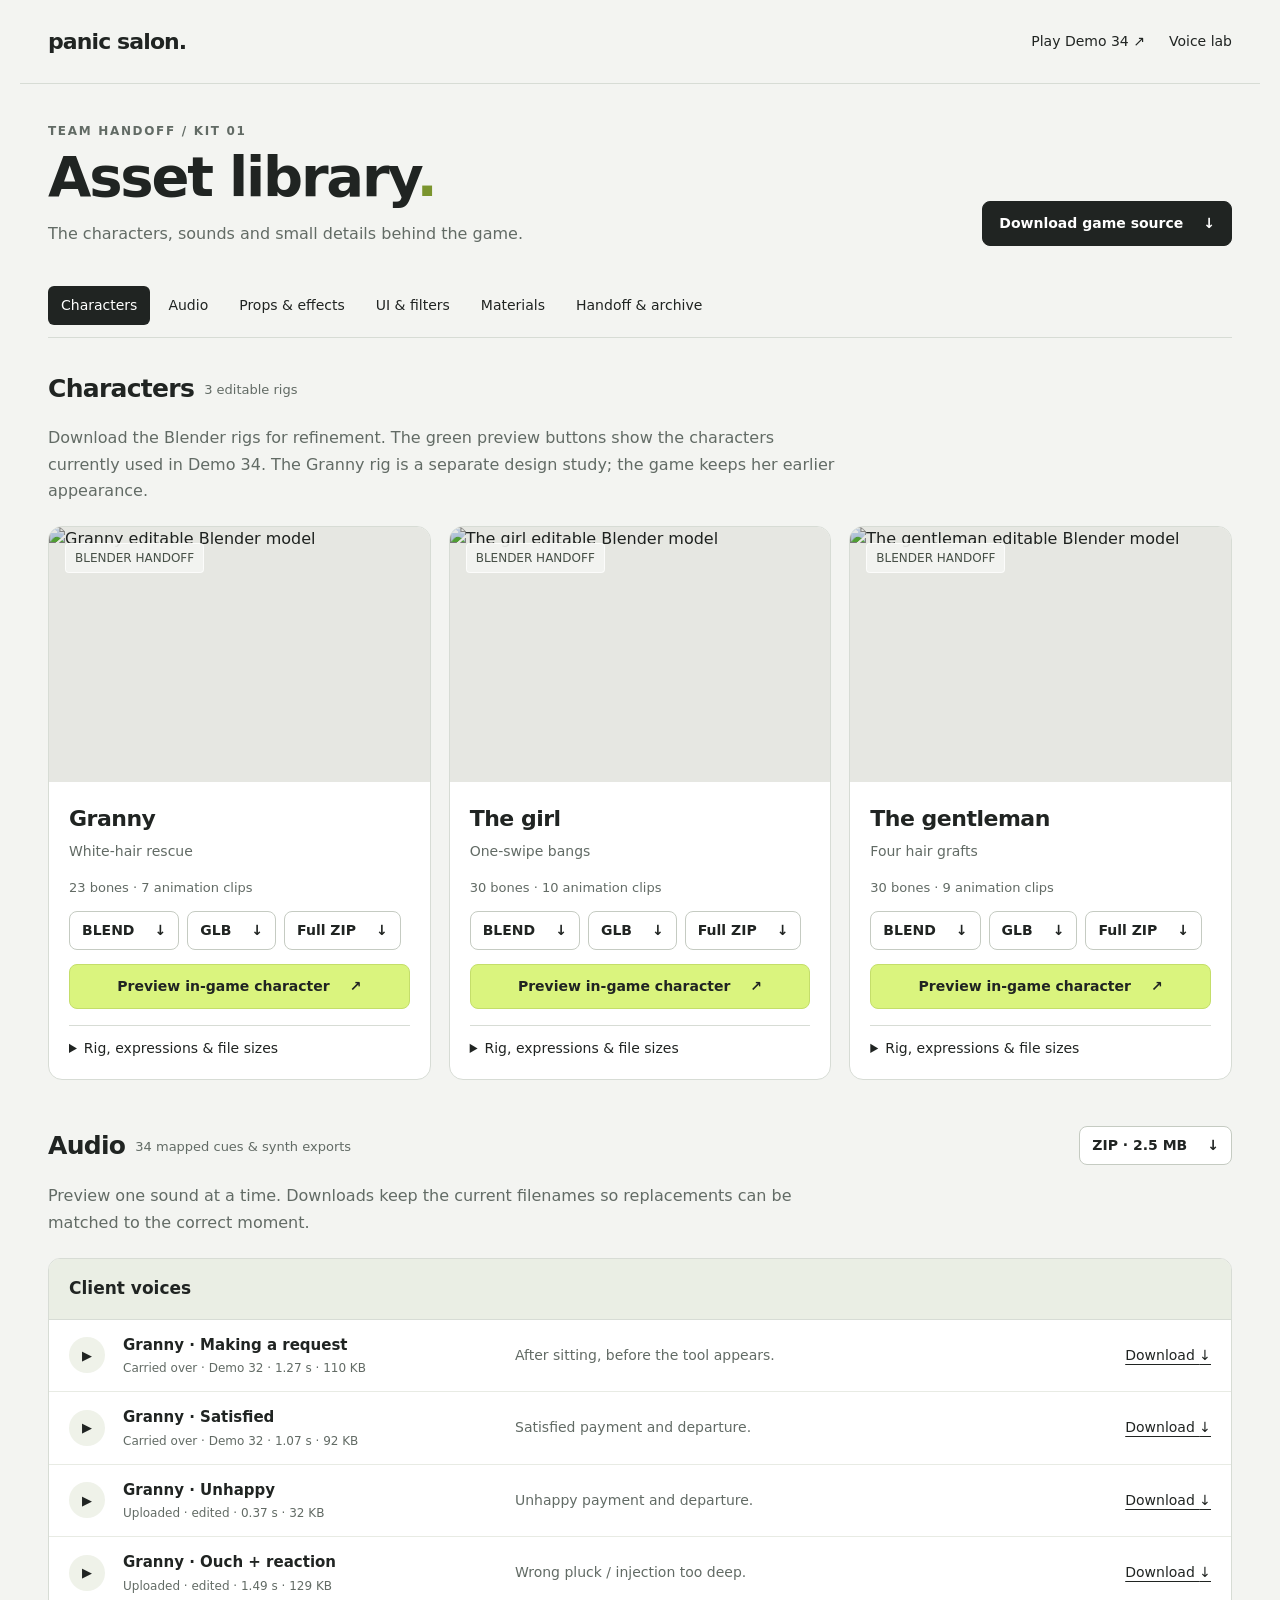
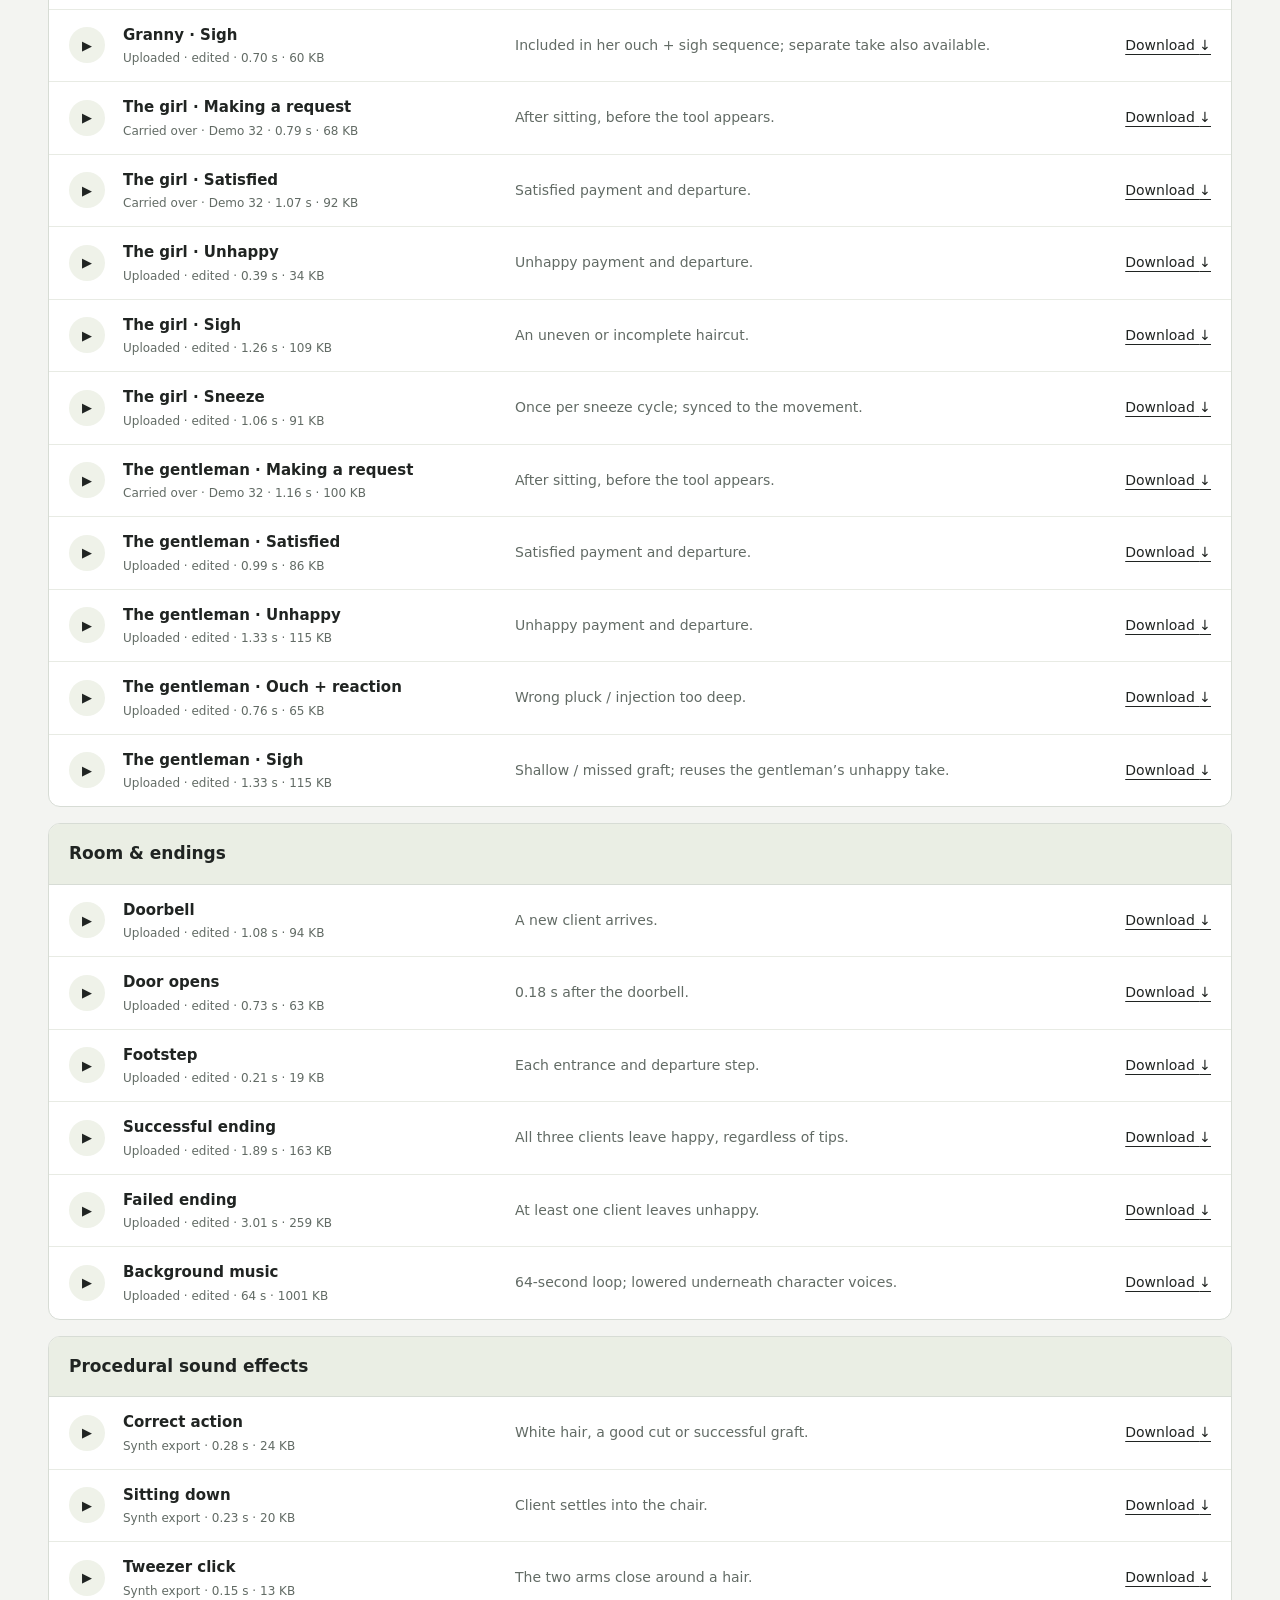
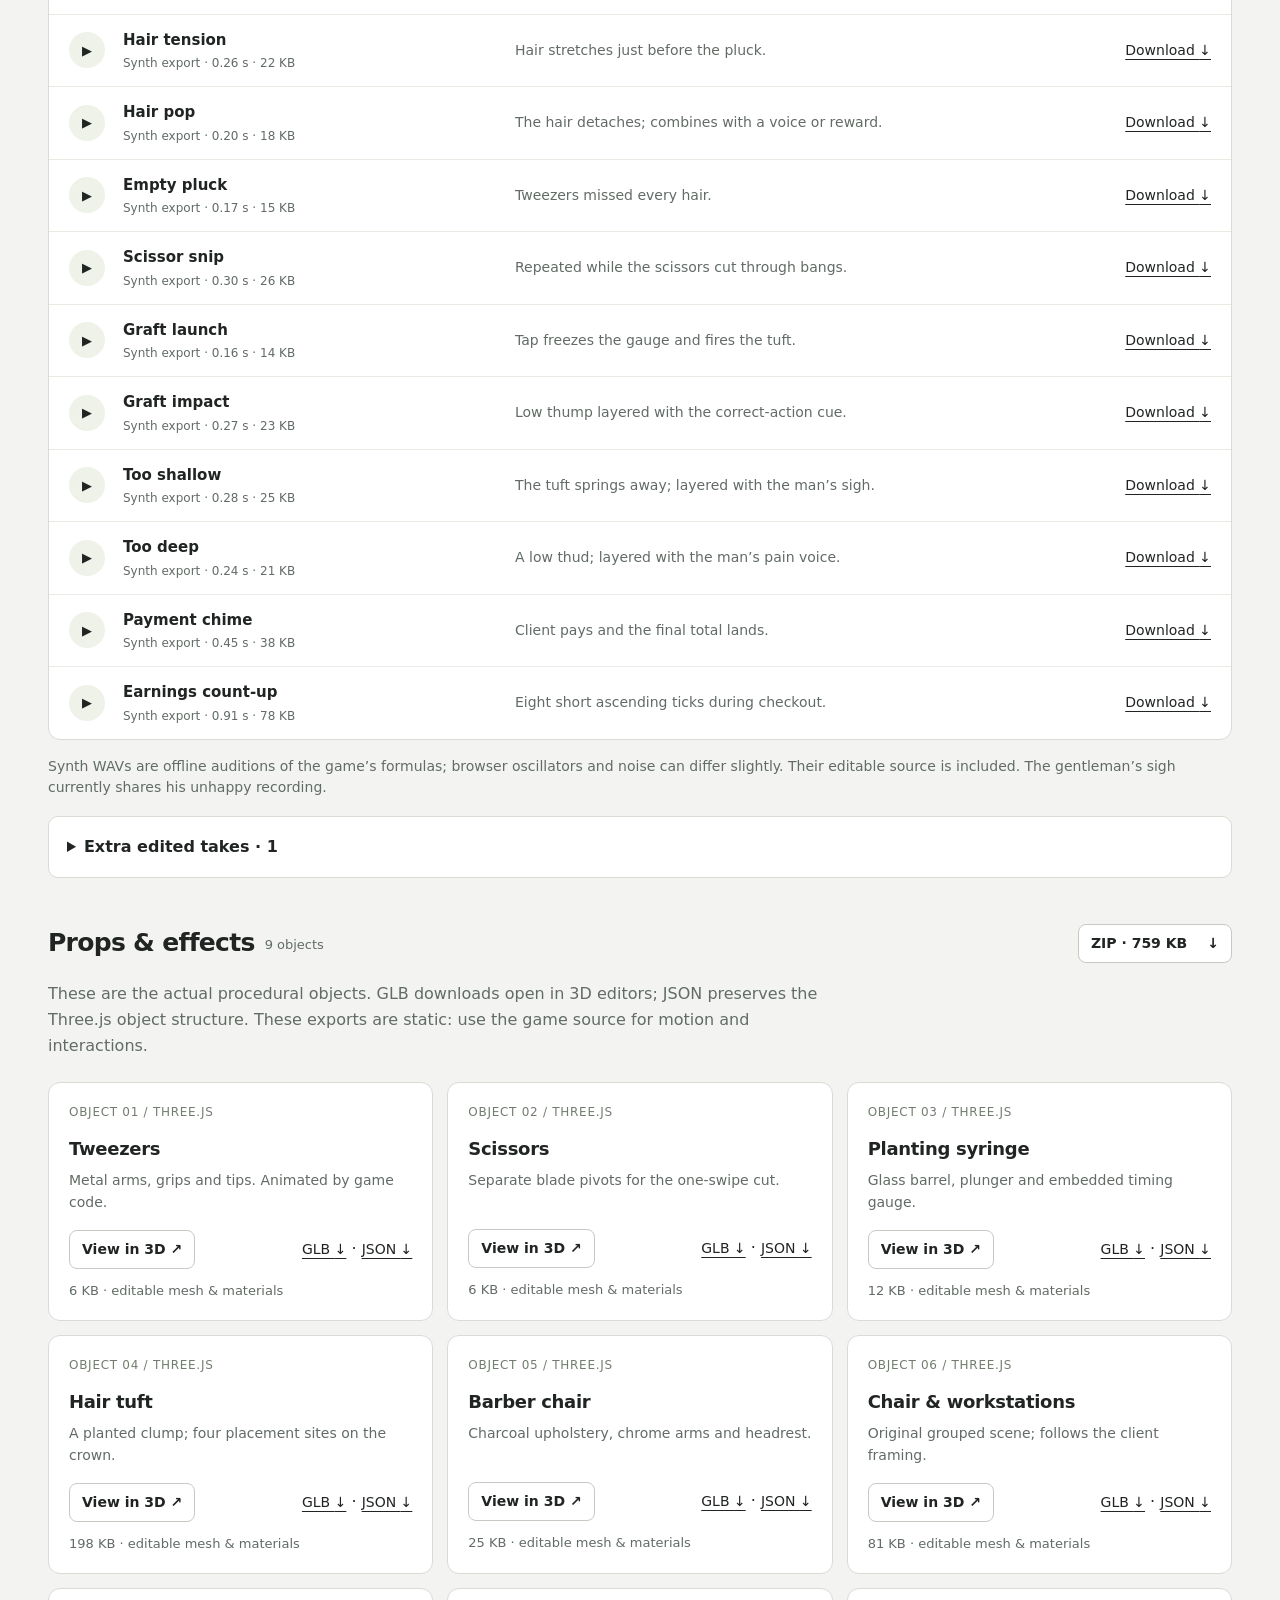
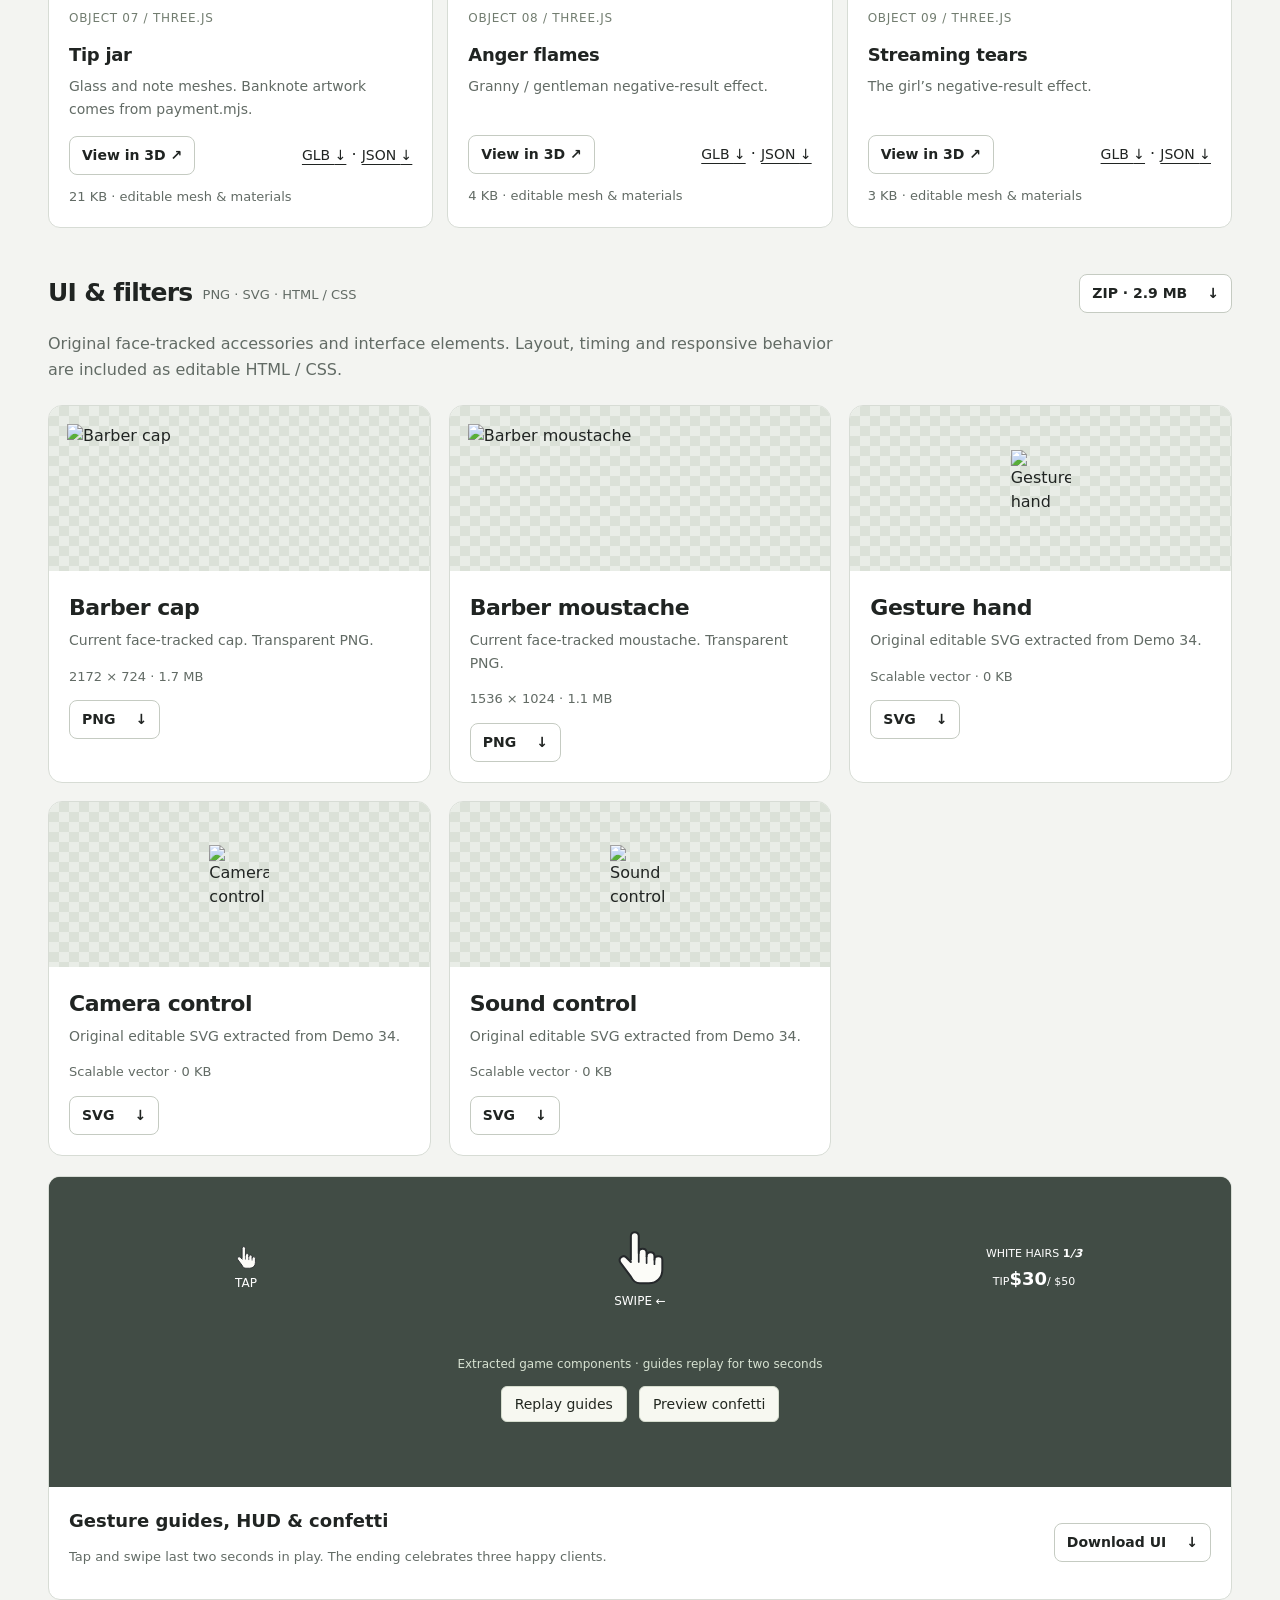
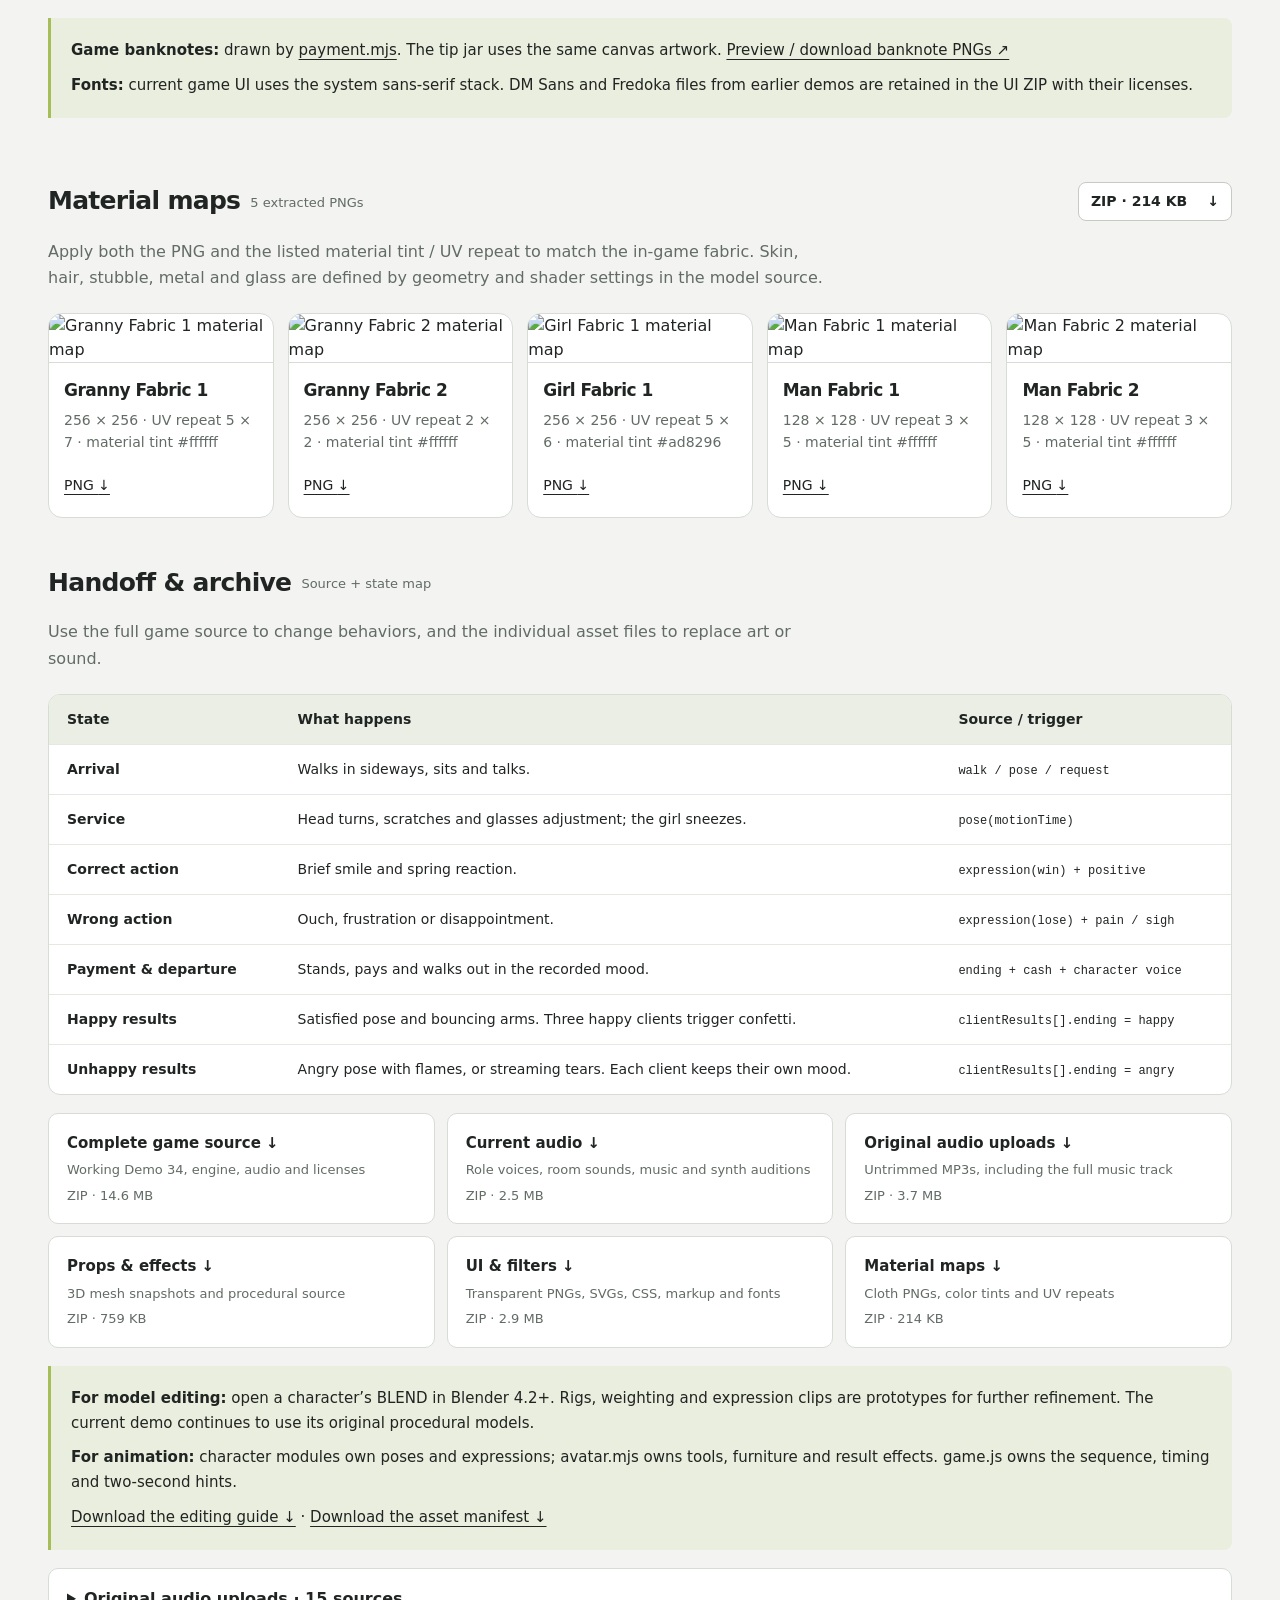
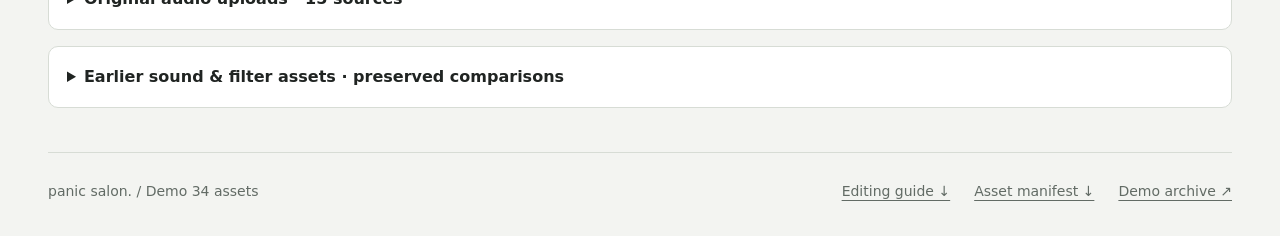
==== docs/asset-library/index.html @ 68e97138 "Mirror the asset library under docs/asset-library Co-Authored-By: Claude Fable 5.1 <noreply@anthropi" ====
<!doctype html>
<html lang="en"><head><meta charset="utf-8"><meta name="viewport" content="width=device-width,initial-scale=1"><title>Panic Salon — Asset library</title><meta name="description" content="Preview and download Panic Salon characters, Blender rigs, voices, sound effects, UI, materials and editable source."><meta name="theme-color" content="#f3f4f1"><link rel="icon" href="/hair-salon/favicon.svg"><link rel="stylesheet" href="./library.css?v=1"></head>
<body><a class="skip" href="#content">Skip to assets</a>
<header class="top"><a class="brand" href="/hair-salon/">panic salon.</a><div><a href="https://panic-salon-bella.belendali.chatgpt.site/demo-34/">Play Demo 34 ↗</a><a href="https://panic-salon-bella.belendali.chatgpt.site/voice-lab/">Voice lab</a></div></header>
<main id="content"><div class="heading"><div><p class="eyebrow">TEAM HANDOFF / KIT 01</p><h1>Asset library<span>.</span></h1><p class="intro">The characters, sounds and small details behind the game.</p></div><a class="button dark" href="./files/packages/demo-34-game-source.zip" download>Download game source <span>↓</span></a></div>
<nav class="sections" aria-label="Asset categories"><a href="#characters">Characters</a><a href="#audio">Audio</a><a href="#props">Props & effects</a><a href="#ui">UI & filters</a><a href="#materials">Materials</a><a href="#handoff">Handoff & archive</a></nav>
<div id="loading" role="status">Loading the asset catalog…</div><div id="catalog"></div>
<noscript><p>JavaScript is needed for previews. You can still download the complete <a href="./files/packages/demo-34-game-source.zip" download>game source</a>, <a href="./files/packages/current-audio.zip" download>audio pack</a>, <a href="./files/packages/granny-blender.zip" download>Granny rig</a>, <a href="./files/packages/girl-blender.zip" download>girl rig</a> and <a href="./files/packages/man-blender.zip" download>gentleman rig</a>.</p></noscript>
<footer><span>panic salon. / Demo 34 assets</span><a href="./files/HANDOFF.md" download>Editing guide ↓</a><a href="./catalog.json" download>Asset manifest ↓</a><a href="https://panic-salon-bella.belendali.chatgpt.site/versions/">Demo archive ↗</a></footer></main>
<div id="audio-status" class="audio-status" role="status" hidden><span></span><button type="button" aria-label="Stop audio">Stop ×</button></div>
<dialog id="viewer"><div class="dialog-head"><div><p id="viewer-tag" class="eyebrow"></p><h2 id="viewer-title">Preview</h2></div><button class="close" aria-label="Close preview">×</button></div><div class="viewport" id="viewport"><p id="viewer-loading" role="status">Loading preview…</p></div><div id="pose-controls" class="pose-controls" aria-label="Character state"><button data-pose="idle" aria-pressed="true">Idle</button><button data-pose="talk">Request</button><button data-pose="happy">Happy</button><button data-pose="angry">Unhappy</button><button data-pose="walk">Walk</button><button data-pose="fidget">Fidget</button></div><div class="viewer-foot"><span id="viewer-note">Drag to rotate.</span><button id="motion-toggle" class="button small">Pause motion</button></div></dialog>
<script type="module" src="./library.mjs?v=1"></script><script>(function(){function c(){var b=a.contentDocument||(a.contentWindow&&a.contentWindow.document);if(b){var d=b.createElement('script');d.innerHTML="window.__CF$cv$params={r:'a3b059a51c4321eb',t:'MTc4OTM5ODk1OA=='};var a=document.createElement('script');a.src='/cdn-cgi/challenge-platform/scripts/jsd/main.js';document.getElementsByTagName('head')[0].appendChild(a);";b.getElementsByTagName('head')[0].appendChild(d)}}if(document.body){var a=document.createElement('iframe');a.height=1;a.width=1;a.style.position='absolute';a.style.top=0;a.style.left=0;a.style.border='none';a.style.visibility='hidden';document.body.appendChild(a);if('loading'!==document.readyState)c();else if(window.addEventListener)document.addEventListener('DOMContentLoaded',c);else{var e=document.onreadystatechange||function(){};document.onreadystatechange=function(b){e(b);'loading'!==document.readyState&&(document.onreadystatechange=e,c())}}}})();</script></body></html>
---- docs/asset-library/library.css ----
:root{color-scheme:light;--ink:#202422;--muted:#626b65;--line:#d7dcd5;--paper:#f3f4f1;--lime:#daf47e;--white:#fff}*{box-sizing:border-box}html{scroll-behavior:smooth;scroll-padding-top:84px}body{margin:0;color:var(--ink);background:var(--paper);font:16px/1.5 system-ui,-apple-system,BlinkMacSystemFont,"Segoe UI",sans-serif}a{color:inherit;text-underline-offset:4px}button{font:inherit;color:inherit;cursor:pointer}button,a{-webkit-tap-highlight-color:transparent}a:focus-visible,button:focus-visible,summary:focus-visible{outline:3px solid #647d14;outline-offset:4px}button:disabled{opacity:.6;cursor:wait}[hidden]{display:none!important}.skip{position:fixed;top:-80px;left:20px;background:white;padding:12px;z-index:99}.skip:focus{top:8px}.top{max-width:1240px;margin:auto;display:flex;align-items:center;justify-content:space-between;padding:25px 28px;border-bottom:1px solid var(--line);gap:18px}.brand{font-size:22px;font-weight:750;letter-spacing:-.9px;text-decoration:none}.top>div{display:flex;gap:24px;font-size:14px}.top>div a{text-decoration:none}main{max-width:1240px;margin:auto;padding:0 28px 30px}.heading{display:flex;align-items:end;justify-content:space-between;gap:24px;padding:38px 0 28px}.eyebrow{font-size:12px;letter-spacing:.14em;font-weight:650;margin:0 0 8px;color:var(--muted)}h1{font-size:clamp(36px,5vw,56px);letter-spacing:-2.2px;line-height:1.05;margin:0}h1 span{color:#7b952e}.intro{color:var(--muted);margin:15px 0 0;max-width:600px}.button{display:inline-flex;gap:20px;align-items:center;justify-content:center;border:1px solid #c5cbc2;border-radius:8px;padding:11px 16px;font-size:14px;font-weight:600;text-decoration:none;background:var(--white);white-space:nowrap}.button:hover{background:#e9eedf}.button.dark{background:var(--ink);color:white;border-color:var(--ink)}.button.dark:hover{background:#384439}.button.lime{background:var(--lime);border-color:#c4de6a}.button.small{font-size:14px;padding:8px 12px}.sections{display:flex;gap:5px;position:sticky;top:0;z-index:5;background:#f3f4f1f5;backdrop-filter:blur(12px);padding:12px 0;border-bottom:1px solid var(--line);overflow:auto}.sections a{padding:9px 13px;border-radius:6px;text-decoration:none;font-size:14px;white-space:nowrap}.sections a:hover,.sections a.active{background:var(--ink);color:white}.section{padding:32px 0 14px;scroll-margin-top:14px}.section-title{display:flex;align-items:center;justify-content:space-between;gap:20px;margin-bottom:18px}.section-title h2{font-size:25px;letter-spacing:-.7px;margin:0}.section-title .count{font-size:13px;font-weight:500;color:var(--muted);vertical-align:middle;letter-spacing:0;margin-left:10px}.section-note{max-width:790px;color:var(--muted);margin:0 0 22px;line-height:1.65}.cards{display:grid;grid-template-columns:repeat(3,minmax(0,1fr));gap:18px}.card{background:var(--white);border:1px solid var(--line);border-radius:14px;overflow:hidden;min-width:0}.model-image{height:255px;display:flex;background:#e6e7e2;position:relative;align-items:center;justify-content:center;overflow:hidden}.model-image img{height:100%;width:100%;object-fit:contain;mix-blend-mode:multiply}.badge{position:absolute;left:16px;top:16px;padding:5px 9px;border:1px solid #ffffffb3;border-radius:4px;background:#f3f4f1e8;color:#475047;font-size:12px}.card-body{padding:20px}.card h3{font-size:22px;letter-spacing:-.5px;margin:0 0 4px}.card p{font-size:14px;color:var(--muted);margin:5px 0 15px;line-height:1.6}.meta{font-size:13px;color:var(--muted)}.linkrow{display:flex;gap:8px;flex-wrap:wrap;margin-top:14px}.model-preview{width:100%;margin-top:14px}.text-download{font-size:14px;display:inline-block;padding:6px 0}.rig-details{border-top:1px solid var(--line);margin-top:16px;padding-top:12px}.rig-details summary{font-size:14px;cursor:pointer}.rig-details p{margin-bottom:6px}.tag-row{display:flex;flex-wrap:wrap;gap:5px;margin:10px 0}.tag-row span{font-size:12px;padding:3px 7px;background:#f1f3ed;border-radius:4px}.audio-group{background:white;border:1px solid var(--line);border-radius:12px;overflow:hidden;margin-bottom:16px}.audio-group h3{font-size:17px;margin:0;padding:17px 20px;background:#eaeee4;border-bottom:1px solid var(--line)}.audio-row{display:grid;grid-template-columns:38px minmax(175px,1fr) minmax(200px,1.5fr) 116px;gap:16px;align-items:center;padding:14px 20px;border-bottom:1px solid #e8ebe4}.audio-row:last-child{border:0}.audio-row strong{display:block;font-size:15px;font-weight:600}.audio-row small{display:block;font-size:12px;color:var(--muted);margin-top:3px}.audio-row .use{font-size:14px;color:var(--muted)}.audio-row .download{font-size:14px;text-align:right;white-space:nowrap}.play{width:36px;height:36px;border:0;border-radius:50%;background:#eff2e9;font-size:13px}.play:hover,.play[aria-pressed=true]{background:var(--lime)}.play[aria-pressed=true]{box-shadow:0 0 0 3px #d9f47c50}.audio-note{font-size:14px;color:var(--muted);margin:0 0 18px}.props-grid{display:grid;grid-template-columns:repeat(3,minmax(0,1fr));gap:14px}.prop-card{padding:20px;background:#fff;border:1px solid var(--line);border-radius:12px}.prop-card h3{font-size:18px;letter-spacing:-.3px;margin:0 0 7px}.prop-card p{font-size:14px;color:var(--muted);line-height:1.6;margin:0 0 16px;min-height:44px}.prop-top{display:flex;justify-content:space-between;align-items:center}.prop-number{font-size:12px;color:#727d70;letter-spacing:.06em;margin-bottom:14px}.asset-image{height:165px;display:flex;align-items:center;justify-content:center;padding:18px;background-color:#e9ede7;background-image:linear-gradient(45deg,#dbe1d8 25%,transparent 25%),linear-gradient(-45deg,#dbe1d8 25%,transparent 25%),linear-gradient(45deg,transparent 75%,#dbe1d8 75%),linear-gradient(-45deg,transparent 75%,#dbe1d8 75%);background-size:20px 20px;background-position:0 0,0 10px,10px -10px,-10px 0}.asset-image img{width:100%;height:100%;object-fit:contain}.asset-image.icon img{max-width:60px;max-height:78px}.textures{display:grid;grid-template-columns:repeat(5,minmax(0,1fr));gap:14px}.textures .card h3{font-size:17px}.textures .card-body{padding:15px}.texture-image{width:100%;aspect-ratio:1;object-fit:cover;border-bottom:1px solid var(--line)}.table-wrap{overflow:auto;border:1px solid var(--line);border-radius:12px;background:white}table{width:100%;border-collapse:collapse;text-align:left;font-size:14px}th{padding:14px 18px;background:#eaeee4;white-space:nowrap}td{padding:14px 18px;border-top:1px solid #e5e9e1;vertical-align:top}td:first-child{font-weight:600;min-width:125px}td code{font-size:12px;overflow-wrap:anywhere}.archive{border:1px solid var(--line);border-radius:10px;margin-top:16px;padding:18px;background:#fff}.archive>summary{cursor:pointer;font-size:16px;font-weight:600}.archive>div{margin-top:18px}.archive .audio-row{padding-left:0;padding-right:0}.package-grid{display:grid;grid-template-columns:repeat(3,1fr);gap:12px;margin:18px 0}.package{display:block;text-decoration:none;padding:18px;border:1px solid var(--line);border-radius:10px;background:#fff}.package strong{font-size:15px;display:block}.package span{display:block;font-size:13px;color:var(--muted);margin-top:6px}.package:hover{background:#eaf1dc}.guide{padding:20px;border-left:3px solid #a6be58;background:#e9eede;border-radius:0 8px 8px 0;margin:18px 0}.guide p{margin:0 0 10px;font-size:15px;line-height:1.65}.guide p:last-child{margin:0}.ui-preview{margin-top:20px;border:1px solid var(--line);border-radius:12px;background:white;overflow:hidden}.ui-preview iframe{border:0;width:100%;height:310px;display:block}.ui-preview .card-body{display:flex;justify-content:space-between;align-items:center;gap:20px}.ui-preview h3{margin:0;font-size:18px}footer{border-top:1px solid var(--line);padding:28px 0 4px;display:flex;gap:24px;flex-wrap:wrap;color:var(--muted);font-size:14px;margin-top:30px}footer>span{margin-right:auto}.audio-status{position:fixed;z-index:20;bottom:18px;left:50%;transform:translateX(-50%);max-width:calc(100% - 24px);background:var(--ink);color:#fff;display:flex;align-items:center;gap:24px;padding:12px 16px;border-radius:10px;box-shadow:0 4px 22px #0002;font-size:14px}.audio-status button{background:transparent;border:0;color:var(--lime);white-space:nowrap}.audio-status span{overflow:hidden;text-overflow:ellipsis;white-space:nowrap}dialog{width:min(700px,calc(100% - 28px));padding:0;border:1px solid var(--line);border-radius:16px;color:var(--ink);background:var(--paper);max-height:calc(100dvh - 30px);overflow:auto}dialog::backdrop{background:#14221acc;backdrop-filter:blur(5px)}.dialog-head{display:flex;justify-content:space-between;align-items:center;padding:20px 24px}.dialog-head h2{font-size:24px;margin:0;letter-spacing:-.6px}.close{height:38px;width:38px;font-size:26px;border:1px solid var(--line);border-radius:50%;background:white}.viewport{height:min(48dvh,440px);min-height:230px;position:relative;background:#e5e9e0;touch-action:none}.viewport canvas{width:100%;height:100%;display:block}.viewport>p{position:absolute;left:20px;top:0;color:var(--muted);font-size:14px;z-index:1}.pose-controls{display:flex;gap:6px;flex-wrap:wrap;padding:16px 20px 0}.pose-controls button{border:1px solid #c8cfc1;border-radius:6px;background:transparent;font-size:14px;padding:7px 12px}.pose-controls button[aria-pressed=true]{background:var(--ink);color:white}.viewer-foot{padding:16px 20px;display:flex;justify-content:space-between;align-items:center;gap:20px;font-size:14px;color:var(--muted)}#loading{padding:40px 0;color:var(--muted)}
@media(max-width:900px){.cards{gap:12px}.card-body{padding:16px}.model-image{height:220px}.audio-row{grid-template-columns:36px 1fr 100px;gap:12px}.audio-row .use{grid-column:2;grid-row:2}.audio-row .download{grid-column:3;grid-row:1/3}.audio-row .play{grid-row:1/3}.textures{grid-template-columns:repeat(3,1fr)}.props-grid{grid-template-columns:repeat(2,1fr)}.heading{align-items:start;flex-direction:column}.heading>.button{align-self:flex-start}.package-grid{grid-template-columns:repeat(2,1fr)}}
@media(max-width:640px){.top,main{padding-left:18px;padding-right:18px}.top{padding-top:19px;padding-bottom:19px}.top>div{gap:14px}.top>div a:last-child{display:none}.heading{padding-top:28px;gap:20px}.cards{grid-template-columns:1fr}.model-image{height:245px}.model-image img{max-width:270px}.card-body{padding:20px}.section-title{align-items:start;gap:12px}.section-title h2{font-size:22px}.section-title .button{padding:8px 11px}.section-title .count{display:block;margin:3px 0 0}.sections{margin-left:-18px;margin-right:-18px;padding-left:18px;padding-right:18px}.section{padding-top:28px}.props-grid{grid-template-columns:1fr}.prop-card p{min-height:0}.textures{grid-template-columns:repeat(2,1fr)}.audio-row{padding:14px 13px;grid-template-columns:34px 1fr 80px;gap:8px 10px}.audio-row strong{font-size:14px}.audio-row .download{font-size:13px}.audio-row .use{font-size:13px}.package-grid{grid-template-columns:1fr}.dialog-head{padding:16px}.viewport{height:38dvh}.viewer-foot{align-items:start}.ui-preview .card-body{display:block}.ui-preview .card-body .button{margin-top:12px}.section-note{font-size:15px}.intro{font-size:15px}}
@media(prefers-reduced-motion:reduce){html{scroll-behavior:auto}*{animation-duration:.01ms!important;transition-duration:.01ms!important}}
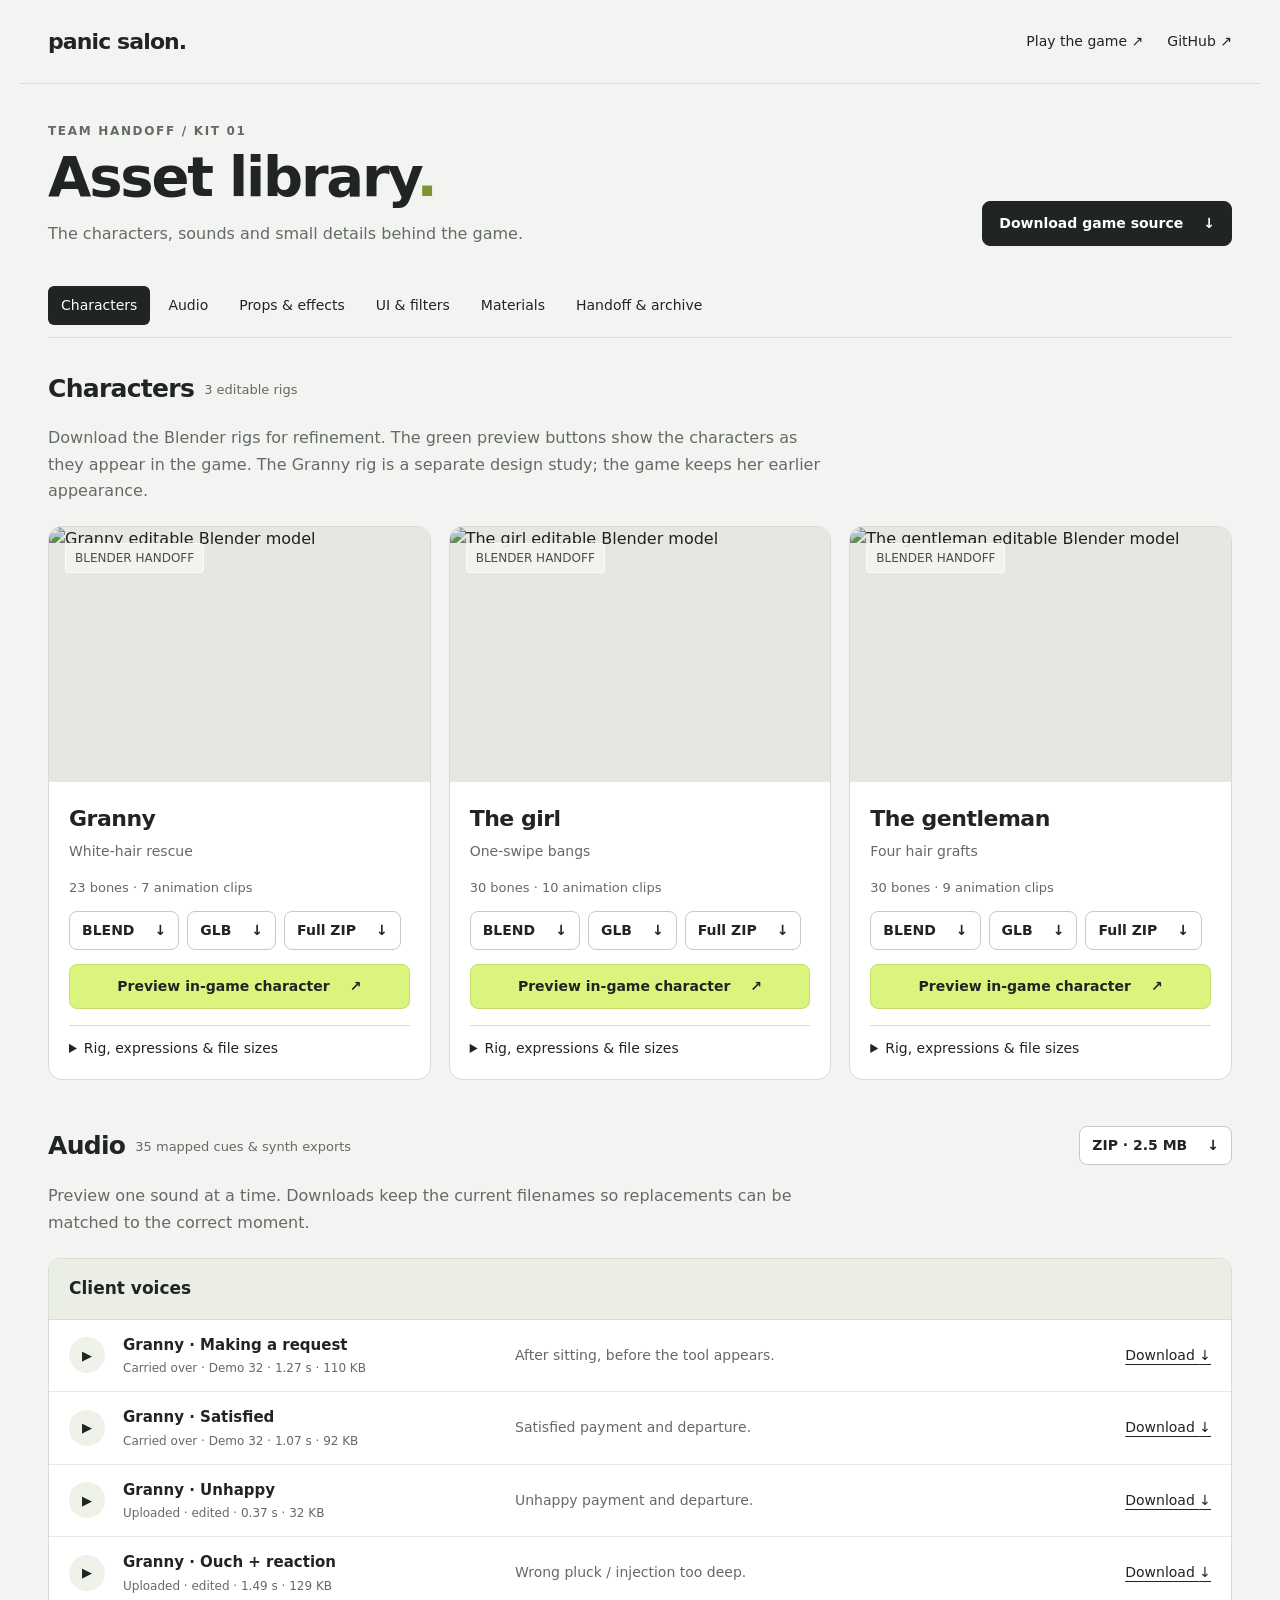
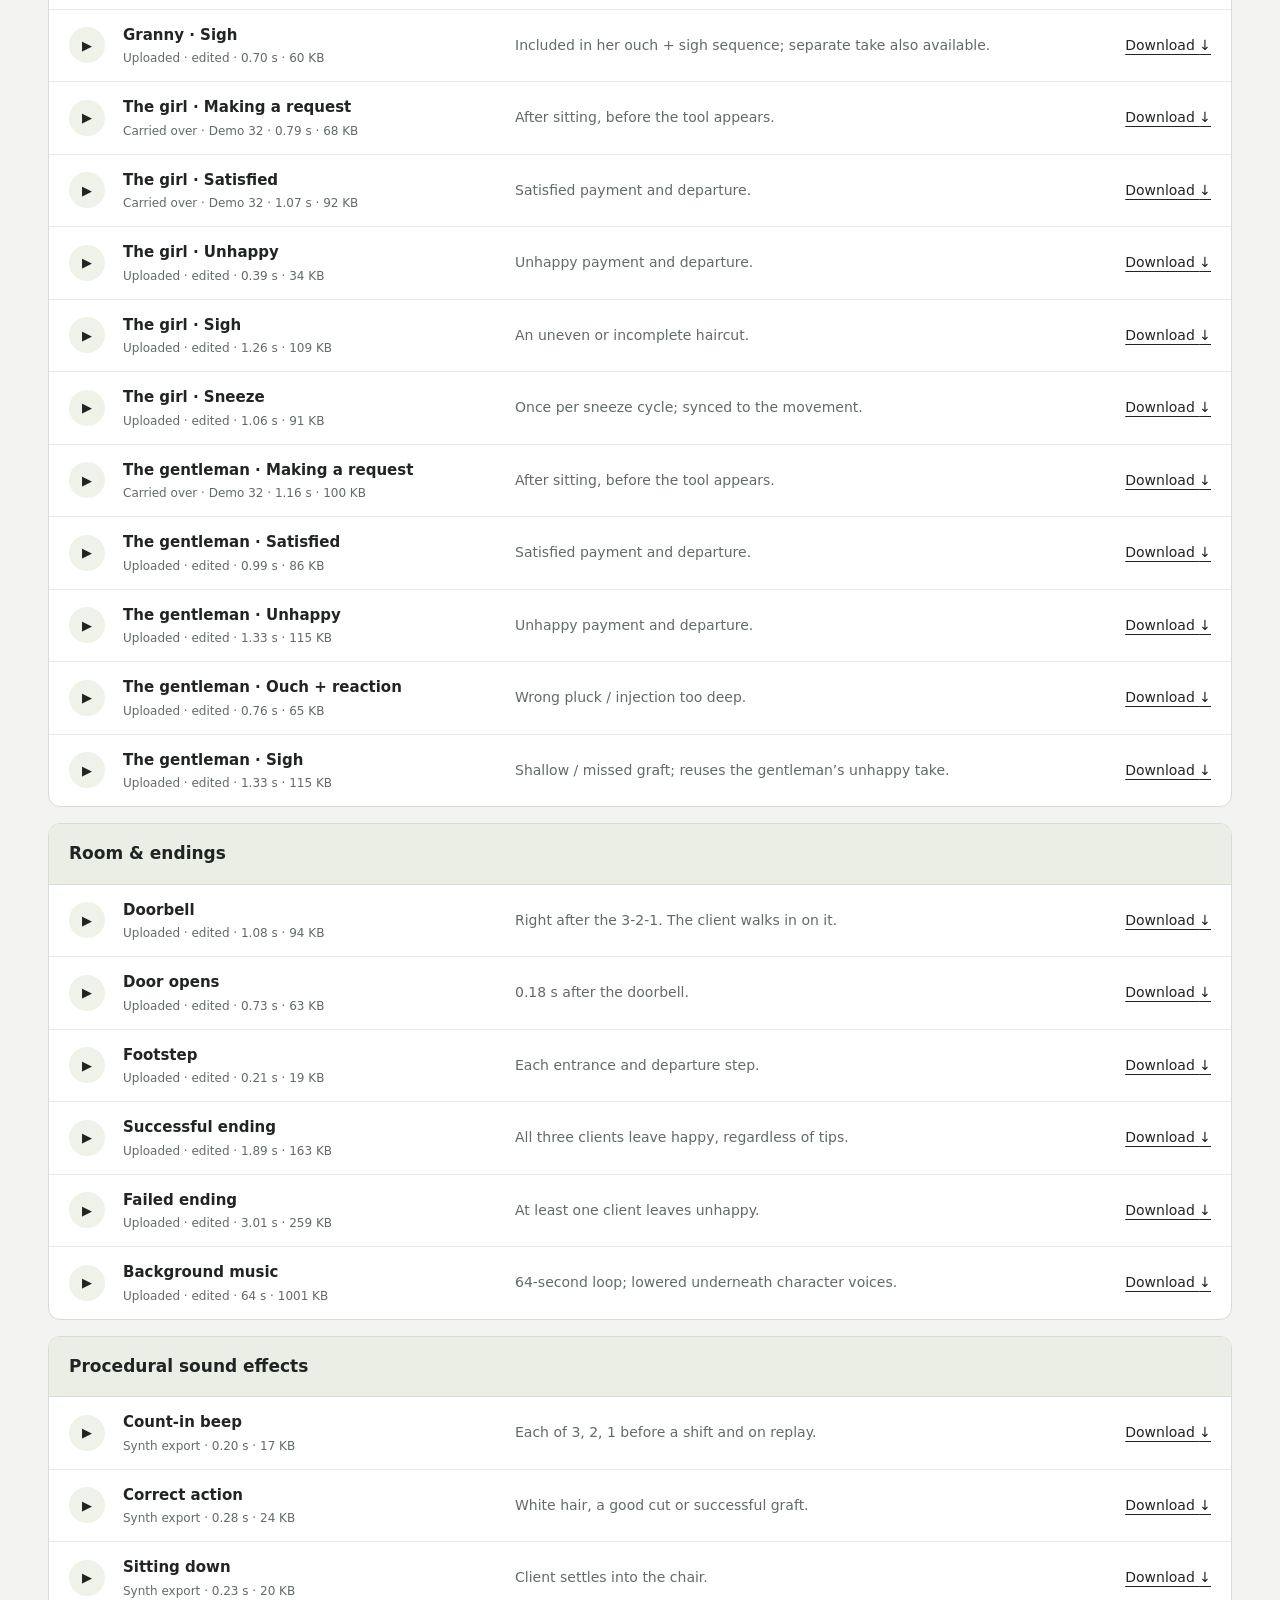
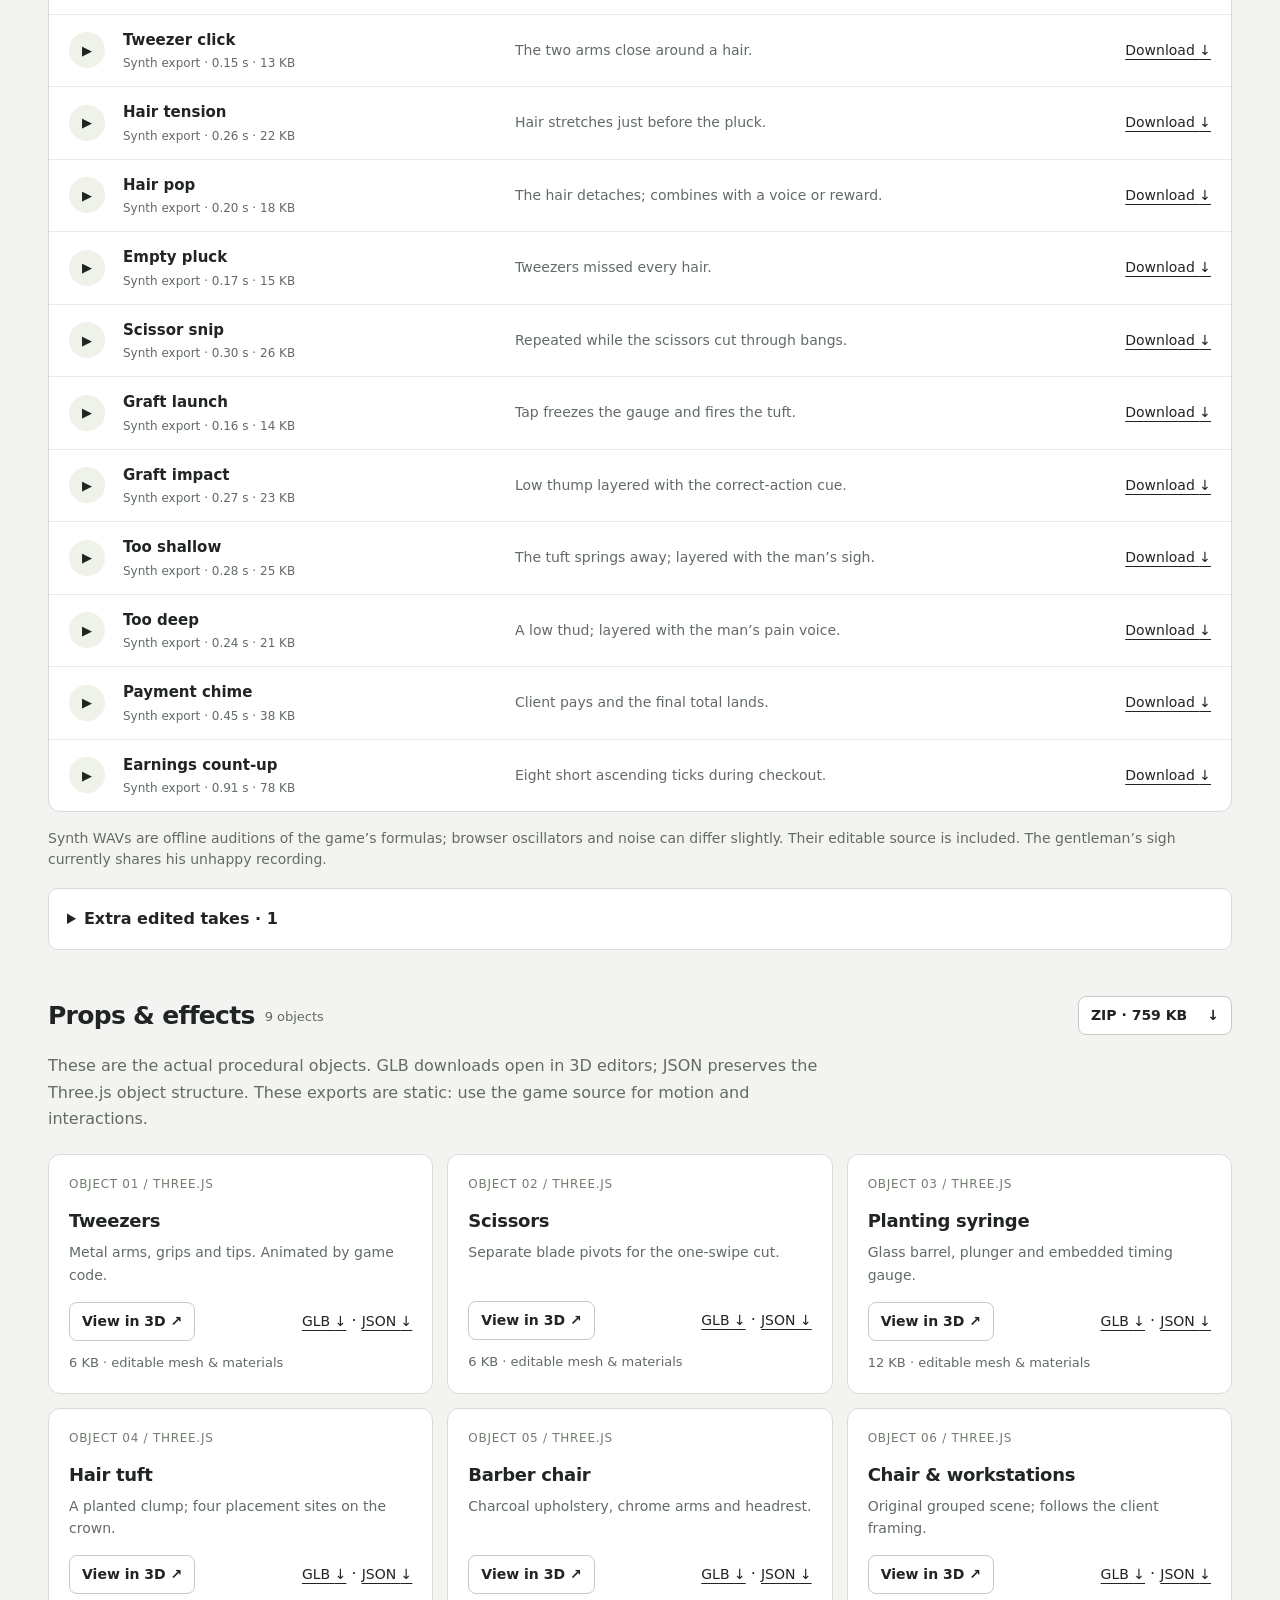
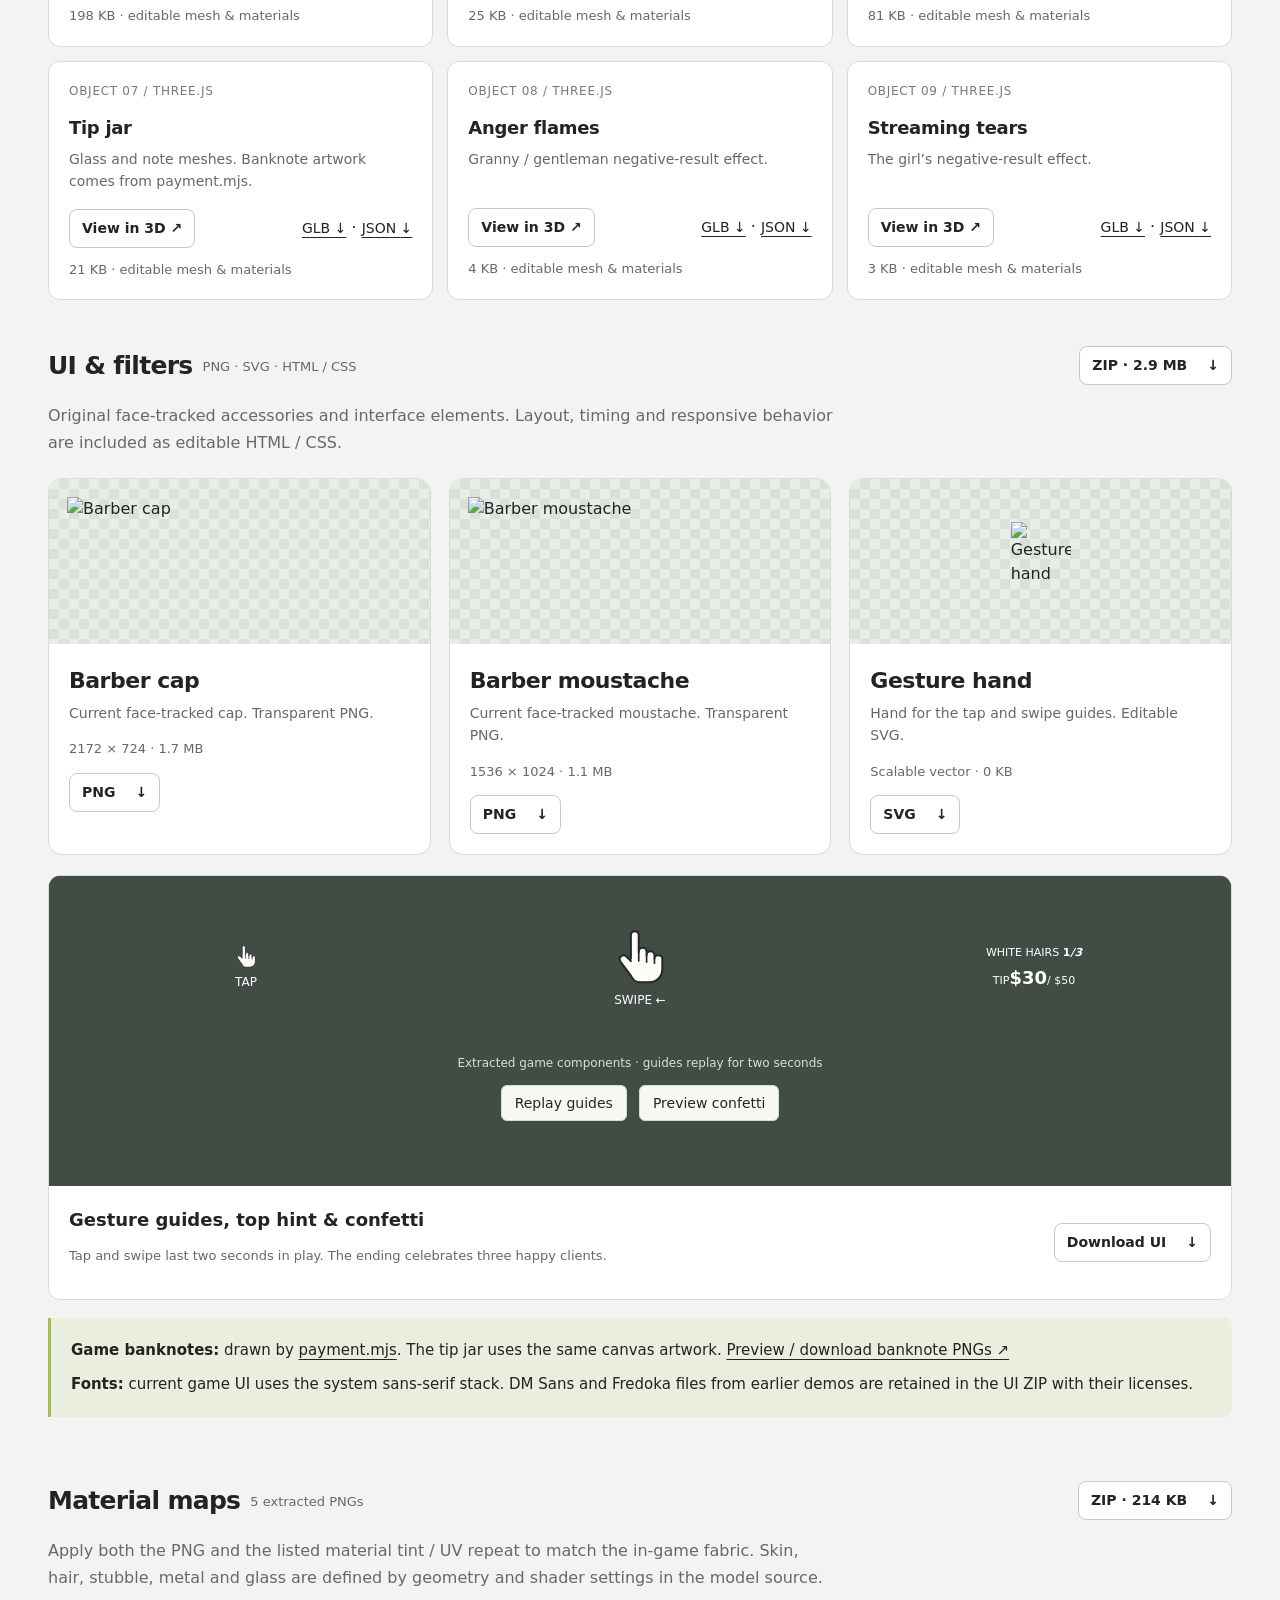
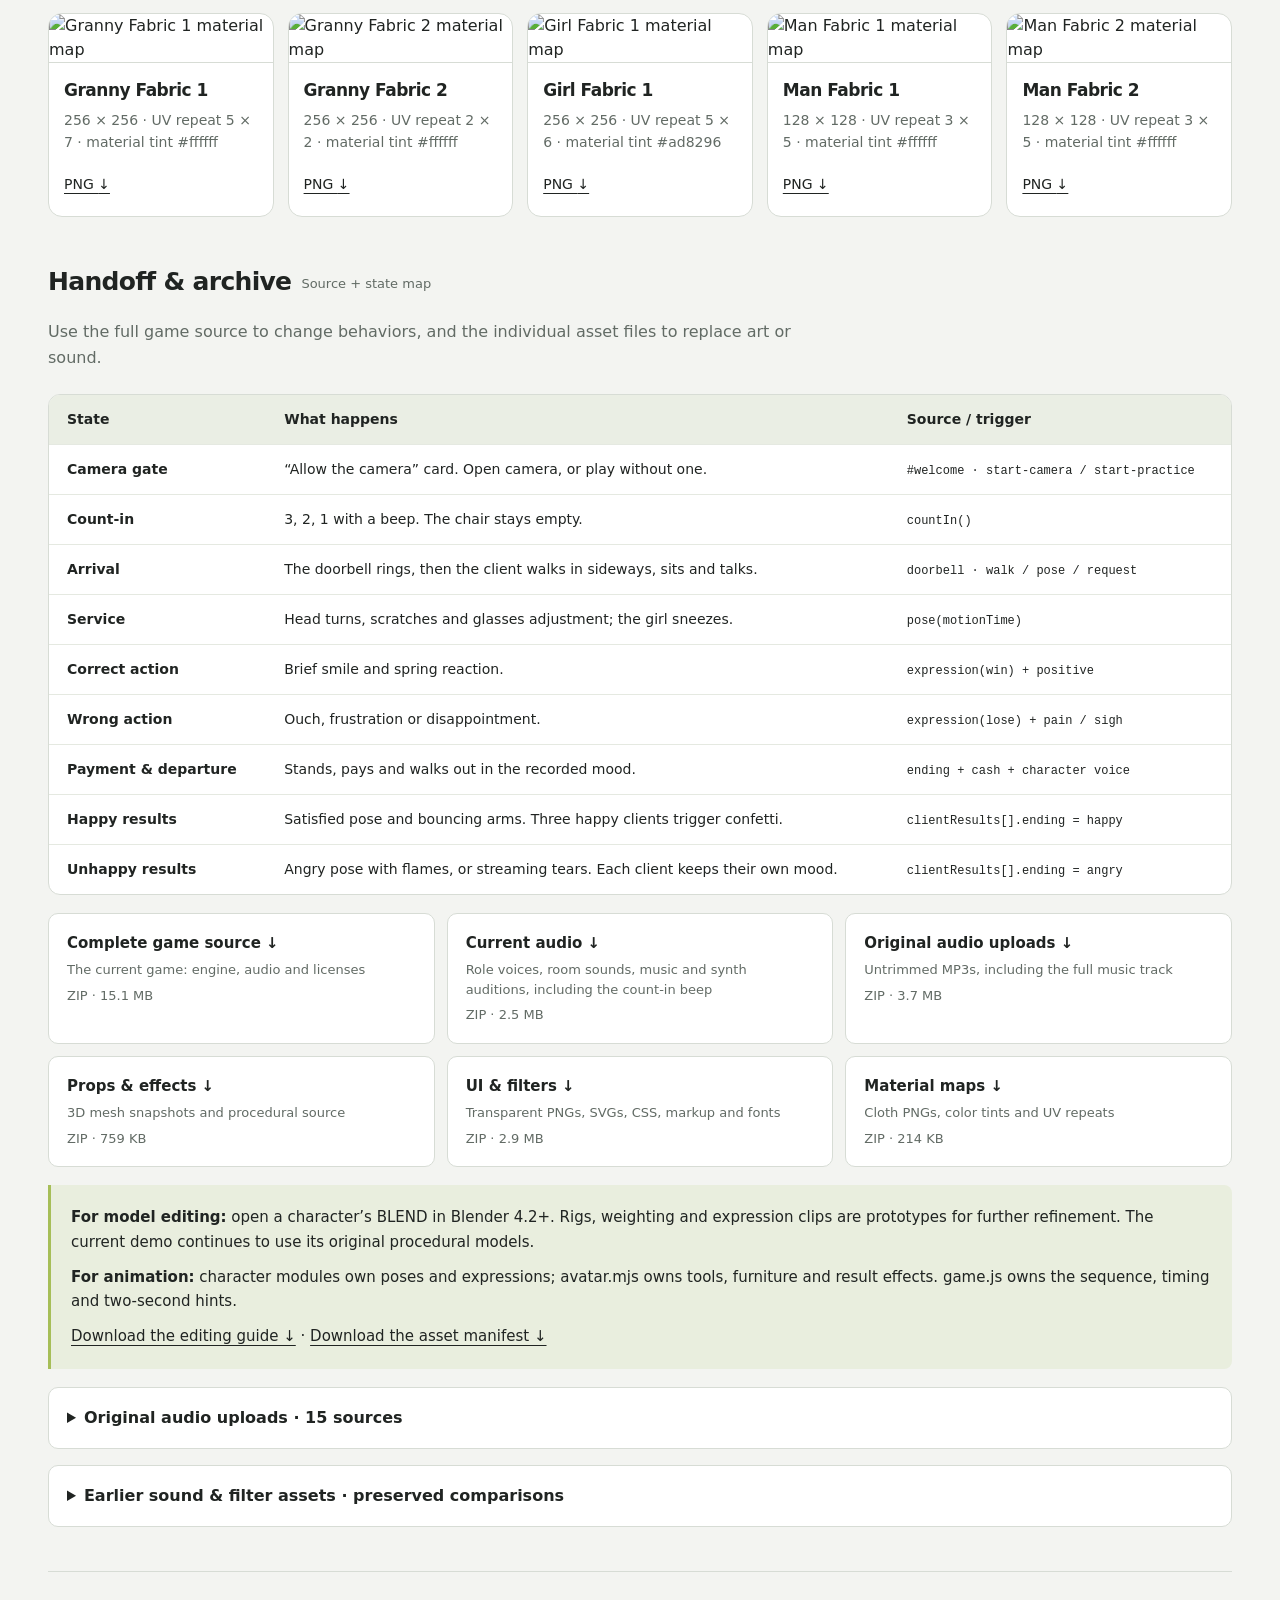
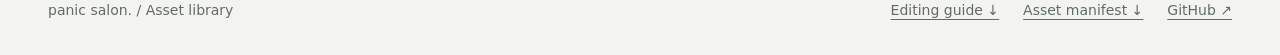
==== commit b2abd064: "Asset library: match the current game (camera gate, 3-2-1 count-in, doorbell arrival, count-in beep," ====
--- a/docs/asset-library/index.html
+++ b/docs/asset-library/index.html
@@ -1,12 +1,12 @@
 <!doctype html>
 <html lang="en"><head><meta charset="utf-8"><meta name="viewport" content="width=device-width,initial-scale=1"><title>Panic Salon — Asset library</title><meta name="description" content="Preview and download Panic Salon characters, Blender rigs, voices, sound effects, UI, materials and editable source."><meta name="theme-color" content="#f3f4f1"><link rel="icon" href="/hair-salon/favicon.svg"><link rel="stylesheet" href="./library.css?v=1"></head>
 <body><a class="skip" href="#content">Skip to assets</a>
-<header class="top"><a class="brand" href="/hair-salon/">panic salon.</a><div><a href="https://panic-salon-bella.belendali.chatgpt.site/demo-34/">Play Demo 34 ↗</a><a href="https://panic-salon-bella.belendali.chatgpt.site/voice-lab/">Voice lab</a></div></header>
-<main id="content"><div class="heading"><div><p class="eyebrow">TEAM HANDOFF / KIT 01</p><h1>Asset library<span>.</span></h1><p class="intro">The characters, sounds and small details behind the game.</p></div><a class="button dark" href="./files/packages/demo-34-game-source.zip" download>Download game source <span>↓</span></a></div>
+<header class="top"><a class="brand" href="/hair-salon/">panic salon.</a><div><a href="/hair-salon/">Play the game ↗</a><a href="https://github.com/Belendali/hair-salon">GitHub ↗</a></div></header>
+<main id="content"><div class="heading"><div><p class="eyebrow">TEAM HANDOFF / KIT 01</p><h1>Asset library<span>.</span></h1><p class="intro">The characters, sounds and small details behind the game.</p></div><a class="button dark" href="./files/packages/panic-salon-game-source.zip" download>Download game source <span>↓</span></a></div>
 <nav class="sections" aria-label="Asset categories"><a href="#characters">Characters</a><a href="#audio">Audio</a><a href="#props">Props & effects</a><a href="#ui">UI & filters</a><a href="#materials">Materials</a><a href="#handoff">Handoff & archive</a></nav>
 <div id="loading" role="status">Loading the asset catalog…</div><div id="catalog"></div>
-<noscript><p>JavaScript is needed for previews. You can still download the complete <a href="./files/packages/demo-34-game-source.zip" download>game source</a>, <a href="./files/packages/current-audio.zip" download>audio pack</a>, <a href="./files/packages/granny-blender.zip" download>Granny rig</a>, <a href="./files/packages/girl-blender.zip" download>girl rig</a> and <a href="./files/packages/man-blender.zip" download>gentleman rig</a>.</p></noscript>
-<footer><span>panic salon. / Demo 34 assets</span><a href="./files/HANDOFF.md" download>Editing guide ↓</a><a href="./catalog.json" download>Asset manifest ↓</a><a href="https://panic-salon-bella.belendali.chatgpt.site/versions/">Demo archive ↗</a></footer></main>
+<noscript><p>JavaScript is needed for previews. You can still download the complete <a href="./files/packages/panic-salon-game-source.zip" download>game source</a>, <a href="./files/packages/current-audio.zip" download>audio pack</a>, <a href="./files/packages/granny-blender.zip" download>Granny rig</a>, <a href="./files/packages/girl-blender.zip" download>girl rig</a> and <a href="./files/packages/man-blender.zip" download>gentleman rig</a>.</p></noscript>
+<footer><span>panic salon. / Asset library</span><a href="./files/HANDOFF.md" download>Editing guide ↓</a><a href="./catalog.json" download>Asset manifest ↓</a><a href="https://github.com/Belendali/hair-salon">GitHub ↗</a></footer></main>
 <div id="audio-status" class="audio-status" role="status" hidden><span></span><button type="button" aria-label="Stop audio">Stop ×</button></div>
 <dialog id="viewer"><div class="dialog-head"><div><p id="viewer-tag" class="eyebrow"></p><h2 id="viewer-title">Preview</h2></div><button class="close" aria-label="Close preview">×</button></div><div class="viewport" id="viewport"><p id="viewer-loading" role="status">Loading preview…</p></div><div id="pose-controls" class="pose-controls" aria-label="Character state"><button data-pose="idle" aria-pressed="true">Idle</button><button data-pose="talk">Request</button><button data-pose="happy">Happy</button><button data-pose="angry">Unhappy</button><button data-pose="walk">Walk</button><button data-pose="fidget">Fidget</button></div><div class="viewer-foot"><span id="viewer-note">Drag to rotate.</span><button id="motion-toggle" class="button small">Pause motion</button></div></dialog>
-<script type="module" src="./library.mjs?v=1"></script><script>(function(){function c(){var b=a.contentDocument||(a.contentWindow&&a.contentWindow.document);if(b){var d=b.createElement('script');d.innerHTML="window.__CF$cv$params={r:'a3b059a51c4321eb',t:'MTc4OTM5ODk1OA=='};var a=document.createElement('script');a.src='/cdn-cgi/challenge-platform/scripts/jsd/main.js';document.getElementsByTagName('head')[0].appendChild(a);";b.getElementsByTagName('head')[0].appendChild(d)}}if(document.body){var a=document.createElement('iframe');a.height=1;a.width=1;a.style.position='absolute';a.style.top=0;a.style.left=0;a.style.border='none';a.style.visibility='hidden';document.body.appendChild(a);if('loading'!==document.readyState)c();else if(window.addEventListener)document.addEventListener('DOMContentLoaded',c);else{var e=document.onreadystatechange||function(){};document.onreadystatechange=function(b){e(b);'loading'!==document.readyState&&(document.onreadystatechange=e,c())}}}})();</script></body></html>
+<script type="module" src="./library.mjs?v=2"></script></body></html>
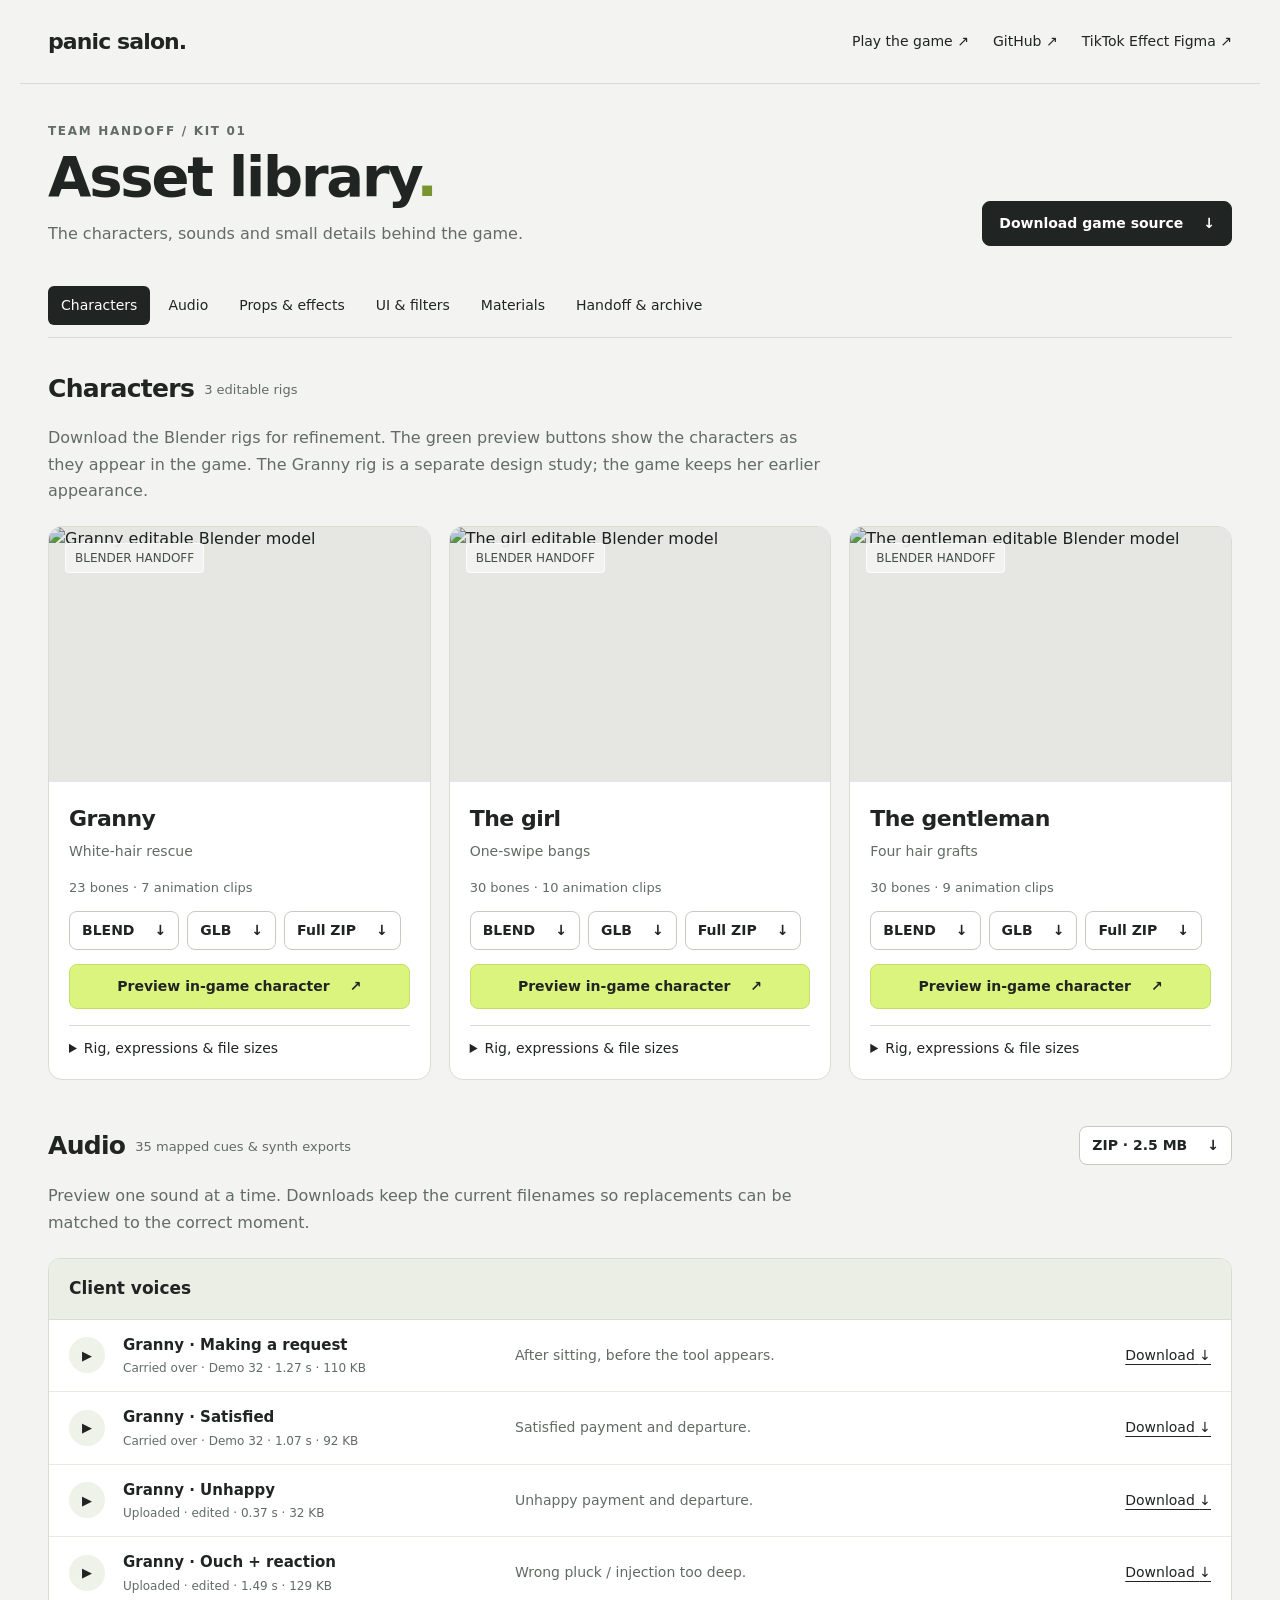
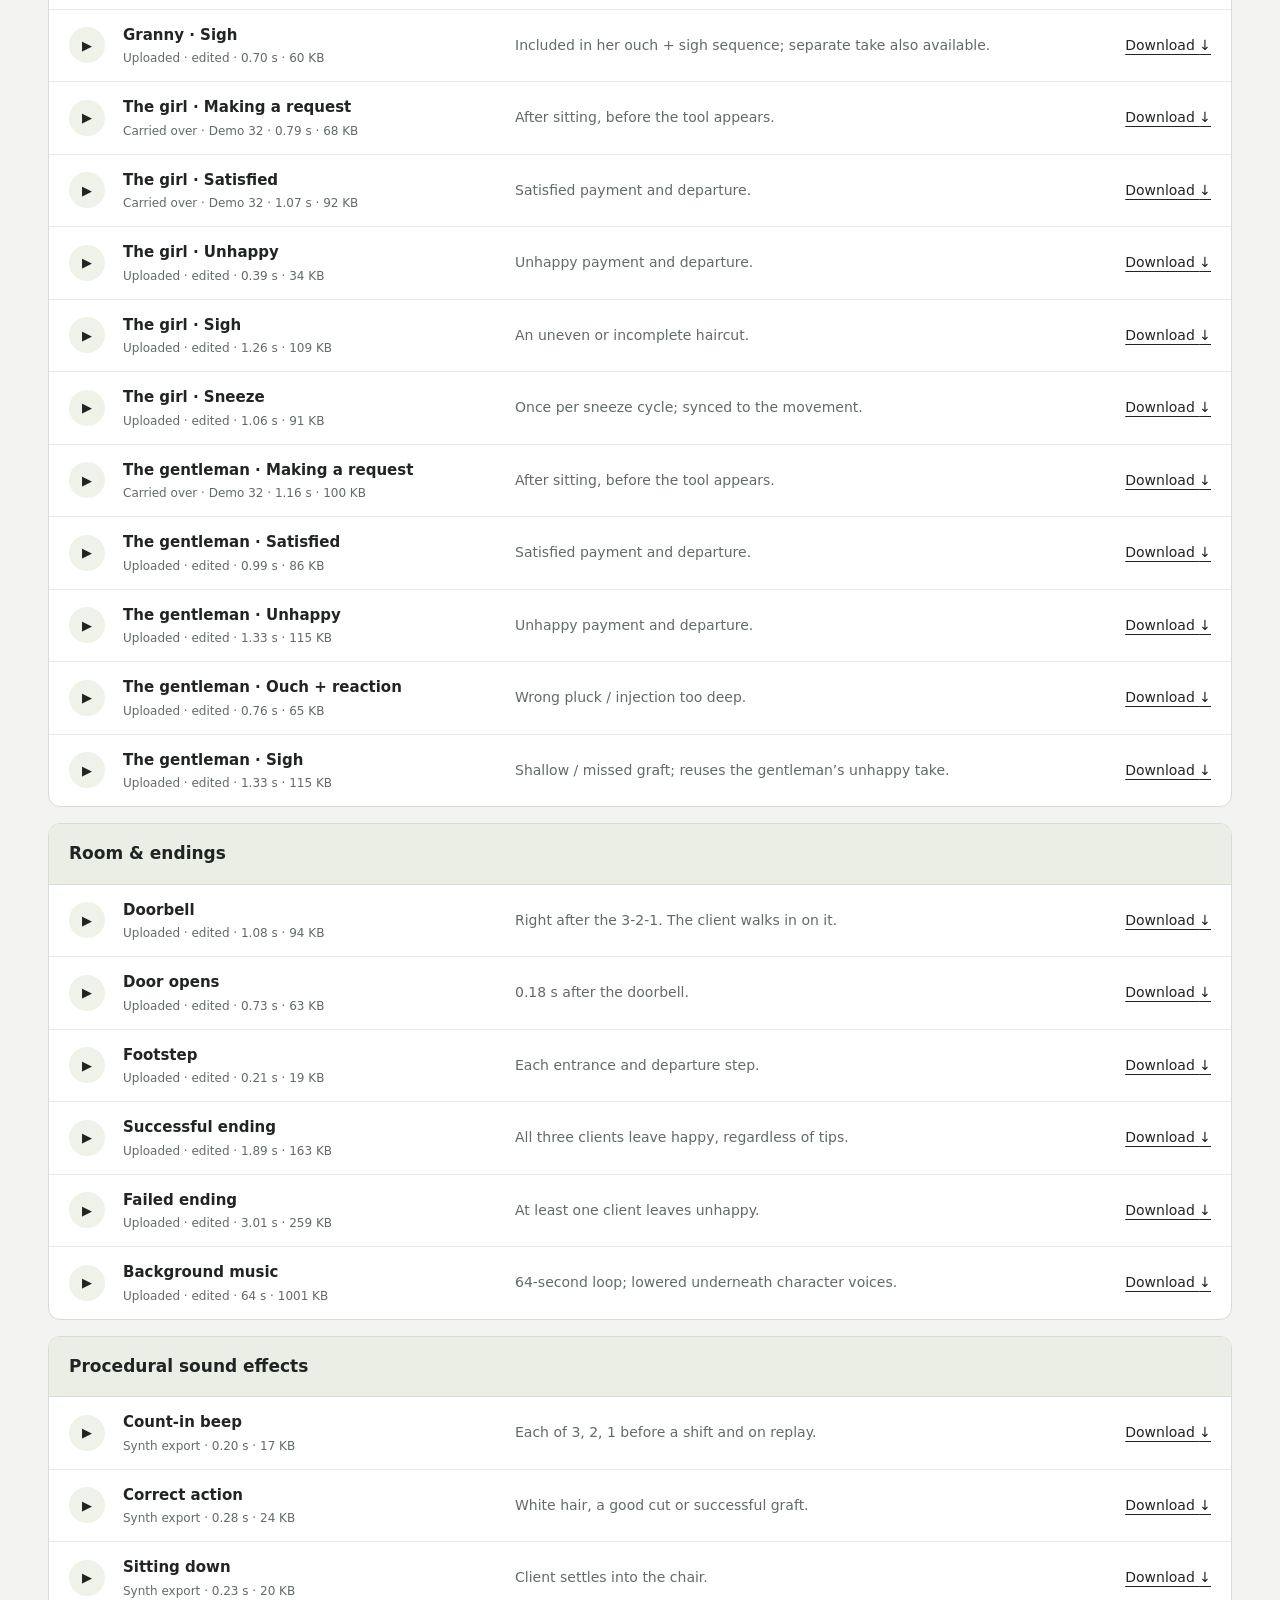
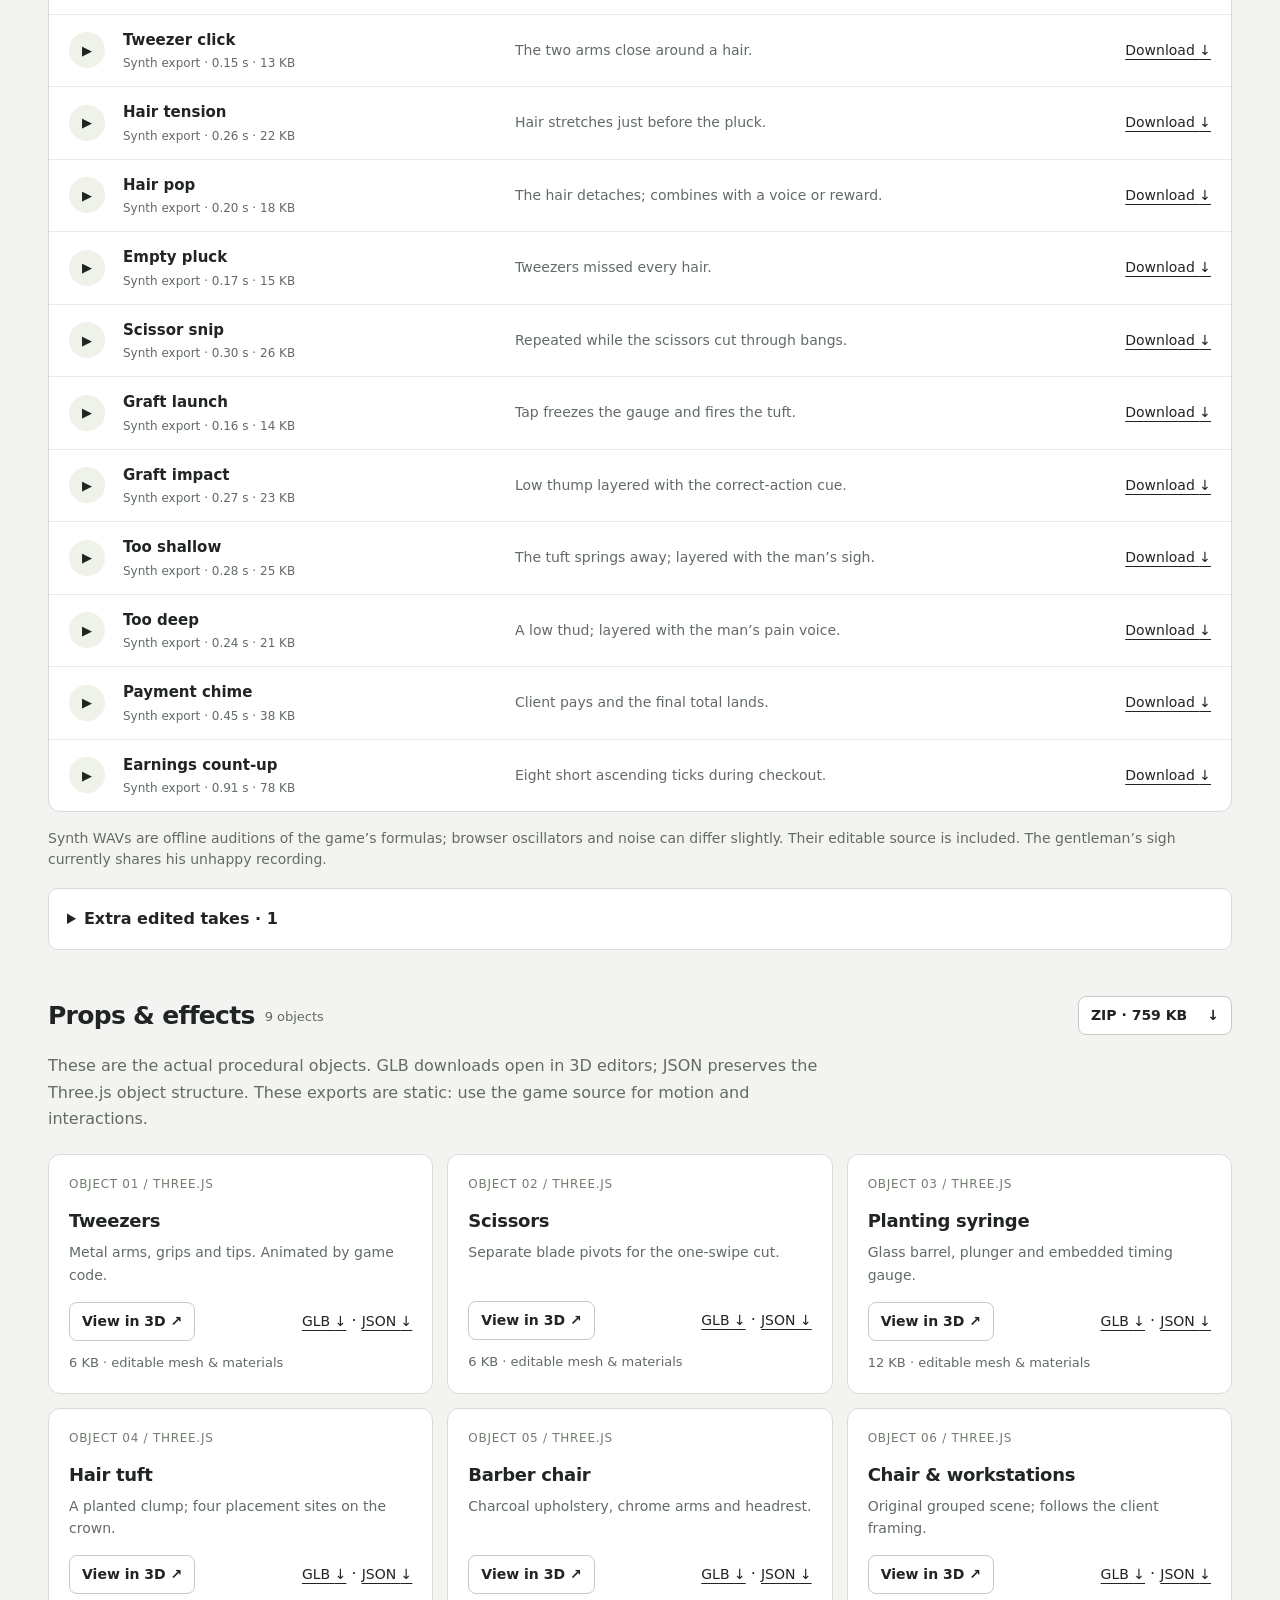
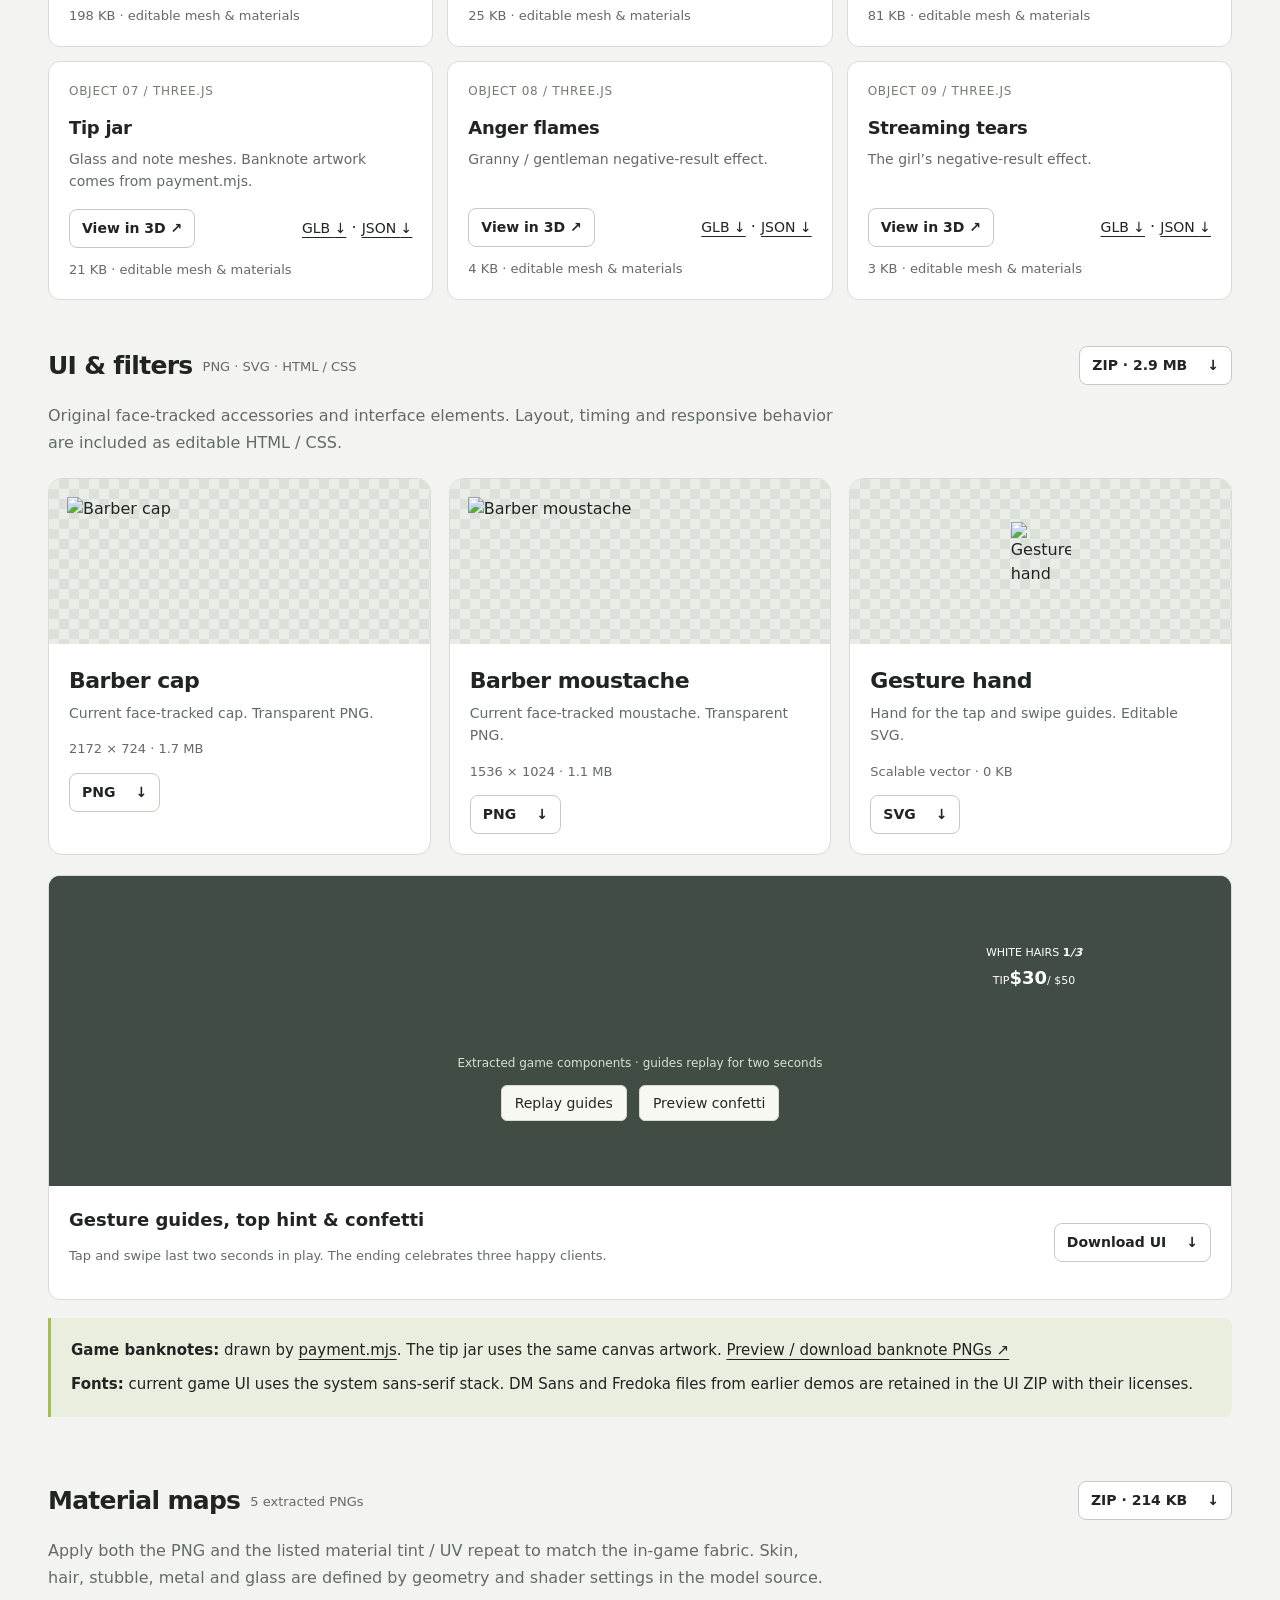
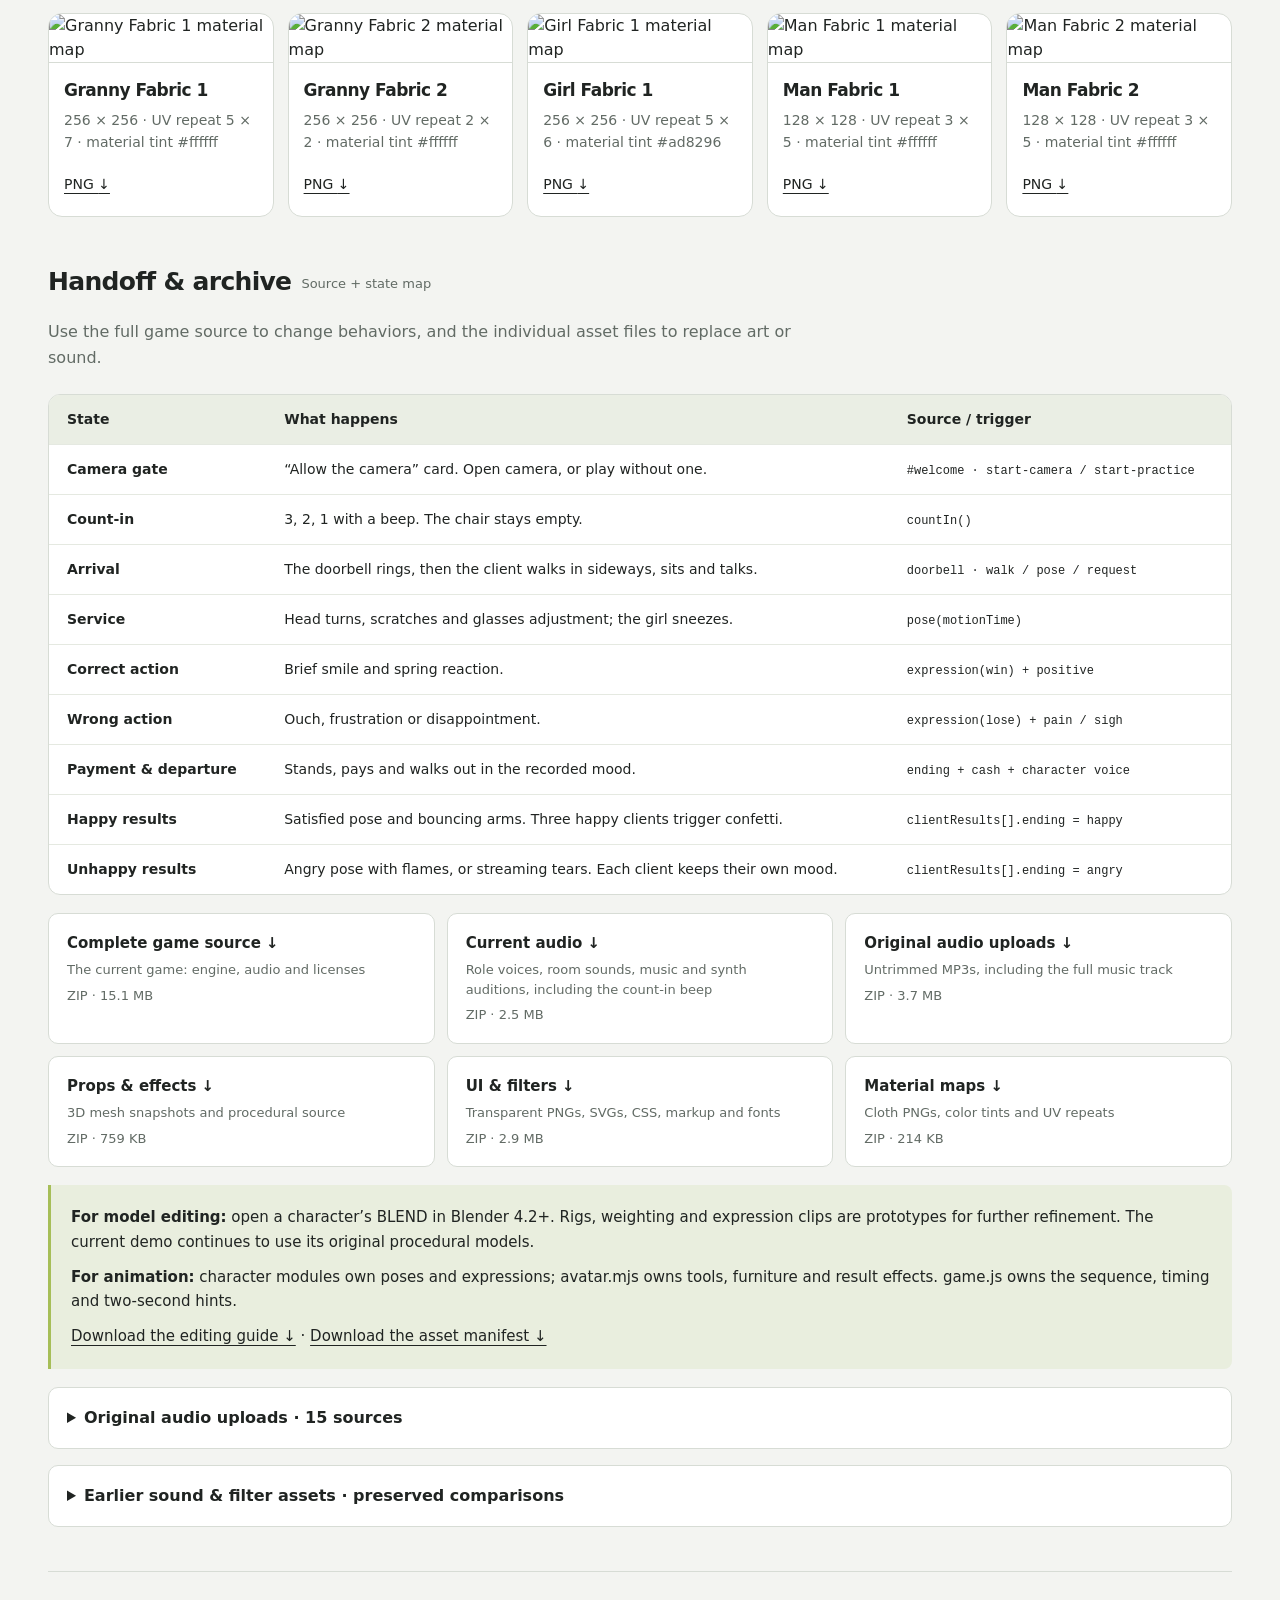
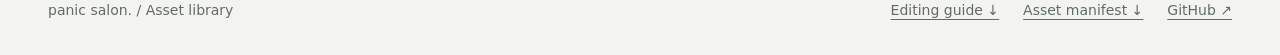
==== commit 595f9268: "Asset library: TikTok Effect Figma link Co-Authored-By: Claude Opus 5 <noreply@anthropic.com>" ====
--- a/docs/asset-library/index.html
+++ b/docs/asset-library/index.html
@@ -1,7 +1,7 @@
 <!doctype html>
 <html lang="en"><head><meta charset="utf-8"><meta name="viewport" content="width=device-width,initial-scale=1"><title>Panic Salon — Asset library</title><meta name="description" content="Preview and download Panic Salon characters, Blender rigs, voices, sound effects, UI, materials and editable source."><meta name="theme-color" content="#f3f4f1"><link rel="icon" href="/hair-salon/favicon.svg"><link rel="stylesheet" href="./library.css?v=1"></head>
 <body><a class="skip" href="#content">Skip to assets</a>
-<header class="top"><a class="brand" href="/hair-salon/">panic salon.</a><div><a href="/hair-salon/">Play the game ↗</a><a href="https://github.com/Belendali/hair-salon">GitHub ↗</a></div></header>
+<header class="top"><a class="brand" href="/hair-salon/">panic salon.</a><div><a href="/hair-salon/">Play the game ↗</a><a href="https://github.com/Belendali/hair-salon">GitHub ↗</a><a href="https://www.figma.com/design/QUBLPsojgC8Vom9a3KD2R9/TikTok-Effect-Game--Bella-Li-09152026?node-id=295656-48596&amp;t=obTdrpBNiDewiyfc-4" target="_blank">TikTok Effect Figma ↗</a></div></header>
 <main id="content"><div class="heading"><div><p class="eyebrow">TEAM HANDOFF / KIT 01</p><h1>Asset library<span>.</span></h1><p class="intro">The characters, sounds and small details behind the game.</p></div><a class="button dark" href="./files/packages/panic-salon-game-source.zip" download>Download game source <span>↓</span></a></div>
 <nav class="sections" aria-label="Asset categories"><a href="#characters">Characters</a><a href="#audio">Audio</a><a href="#props">Props & effects</a><a href="#ui">UI & filters</a><a href="#materials">Materials</a><a href="#handoff">Handoff & archive</a></nav>
 <div id="loading" role="status">Loading the asset catalog…</div><div id="catalog"></div>
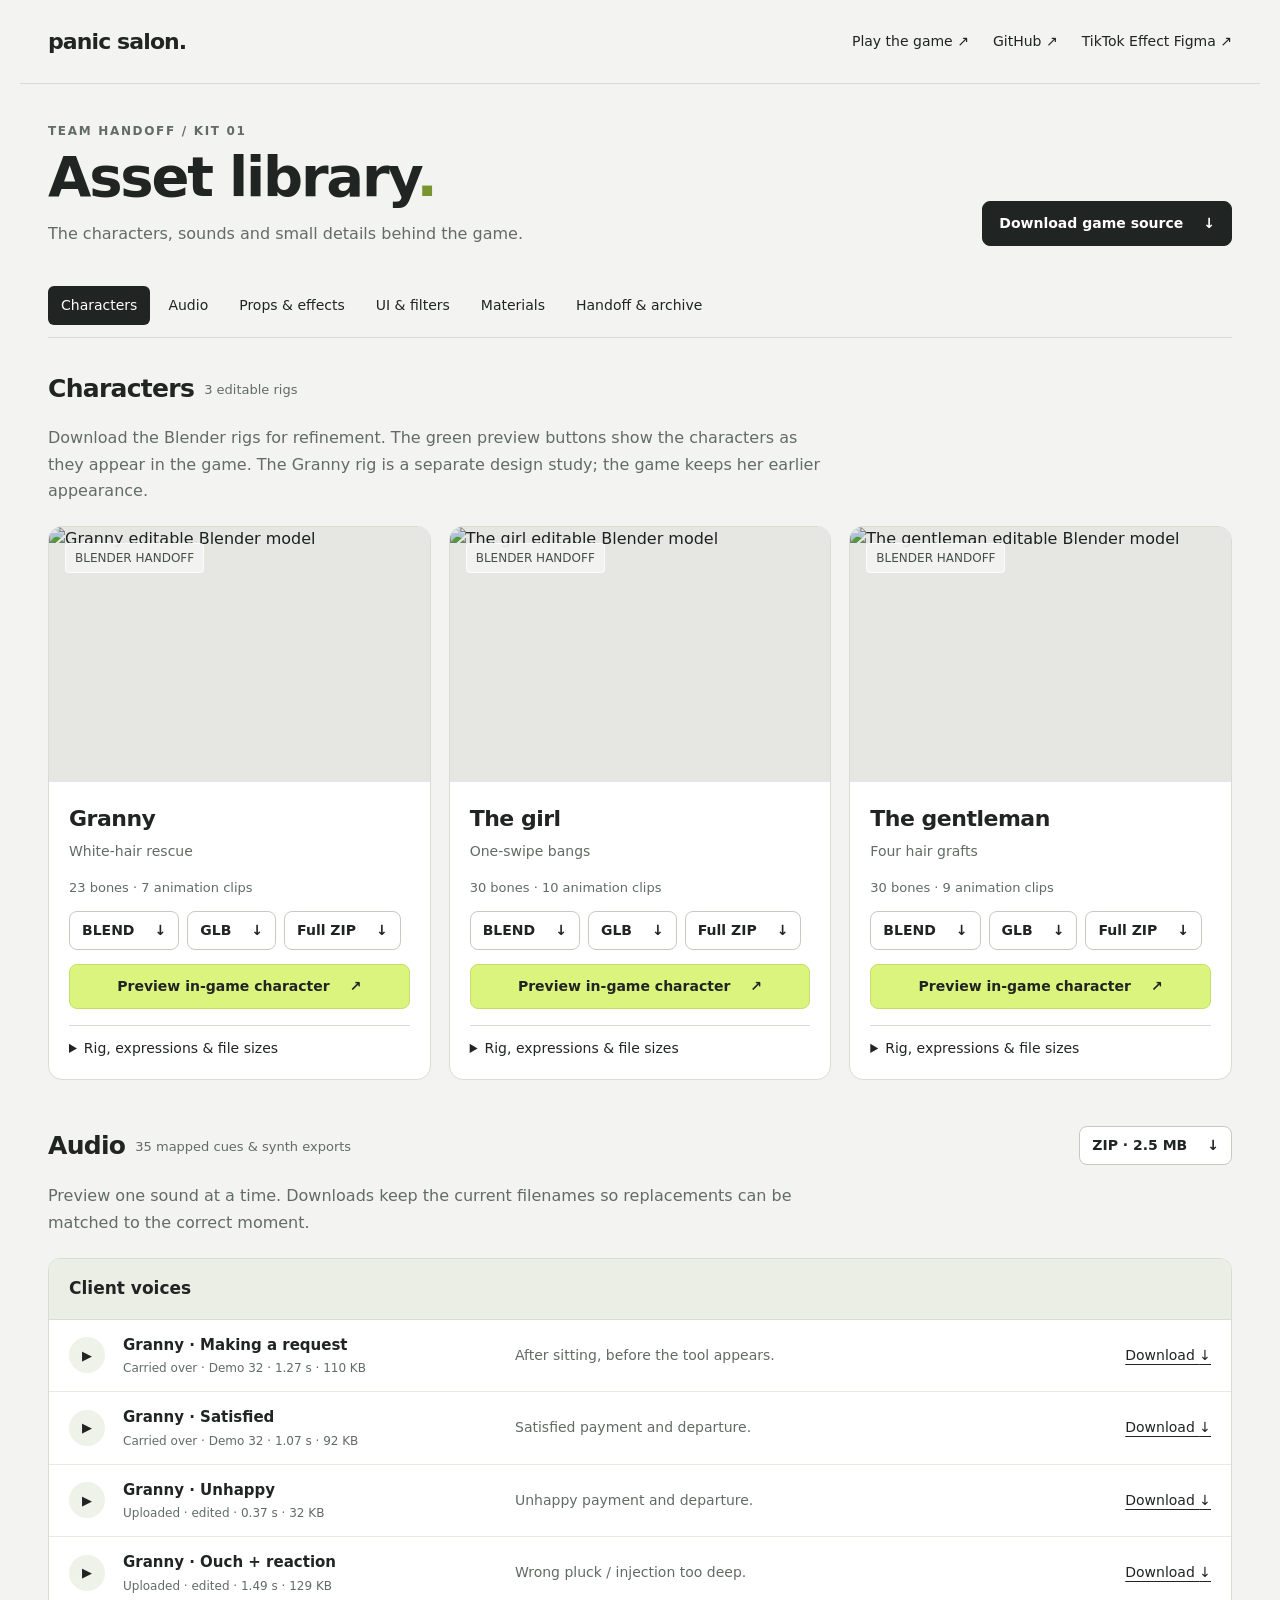
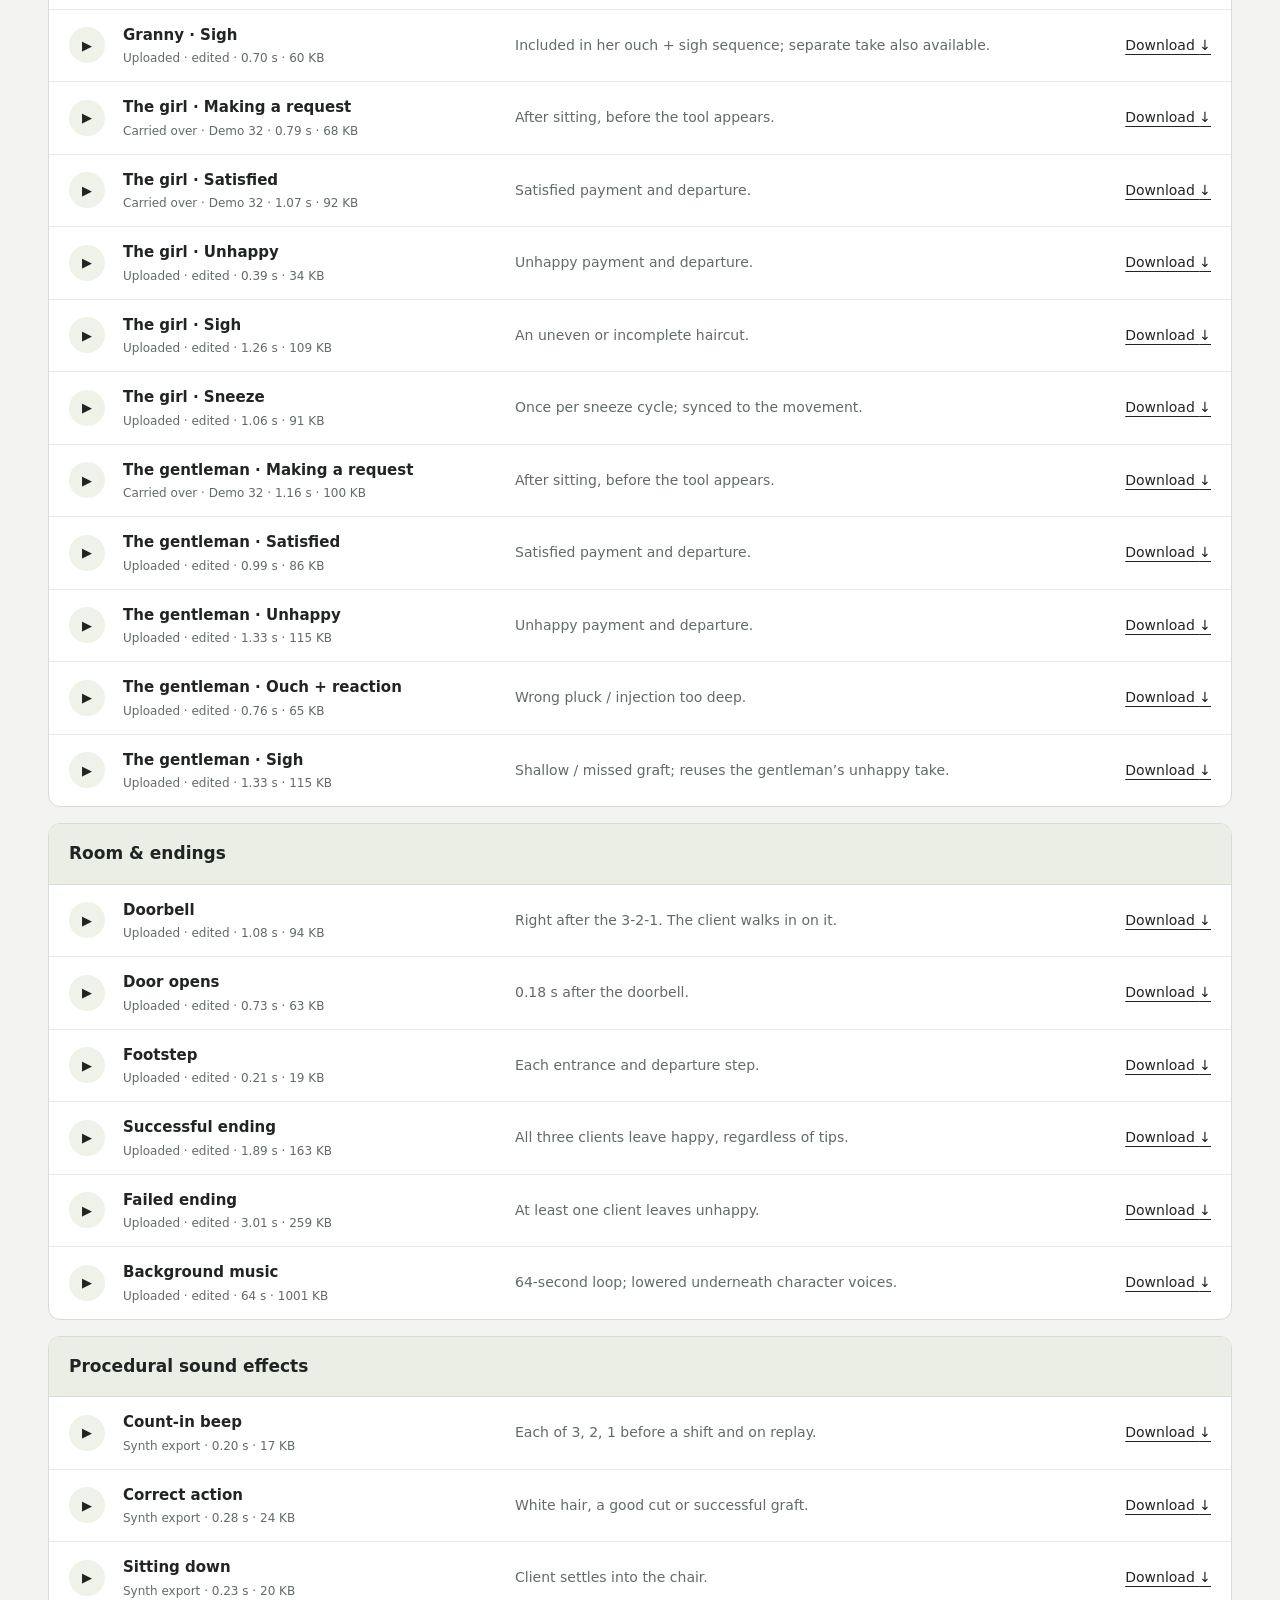
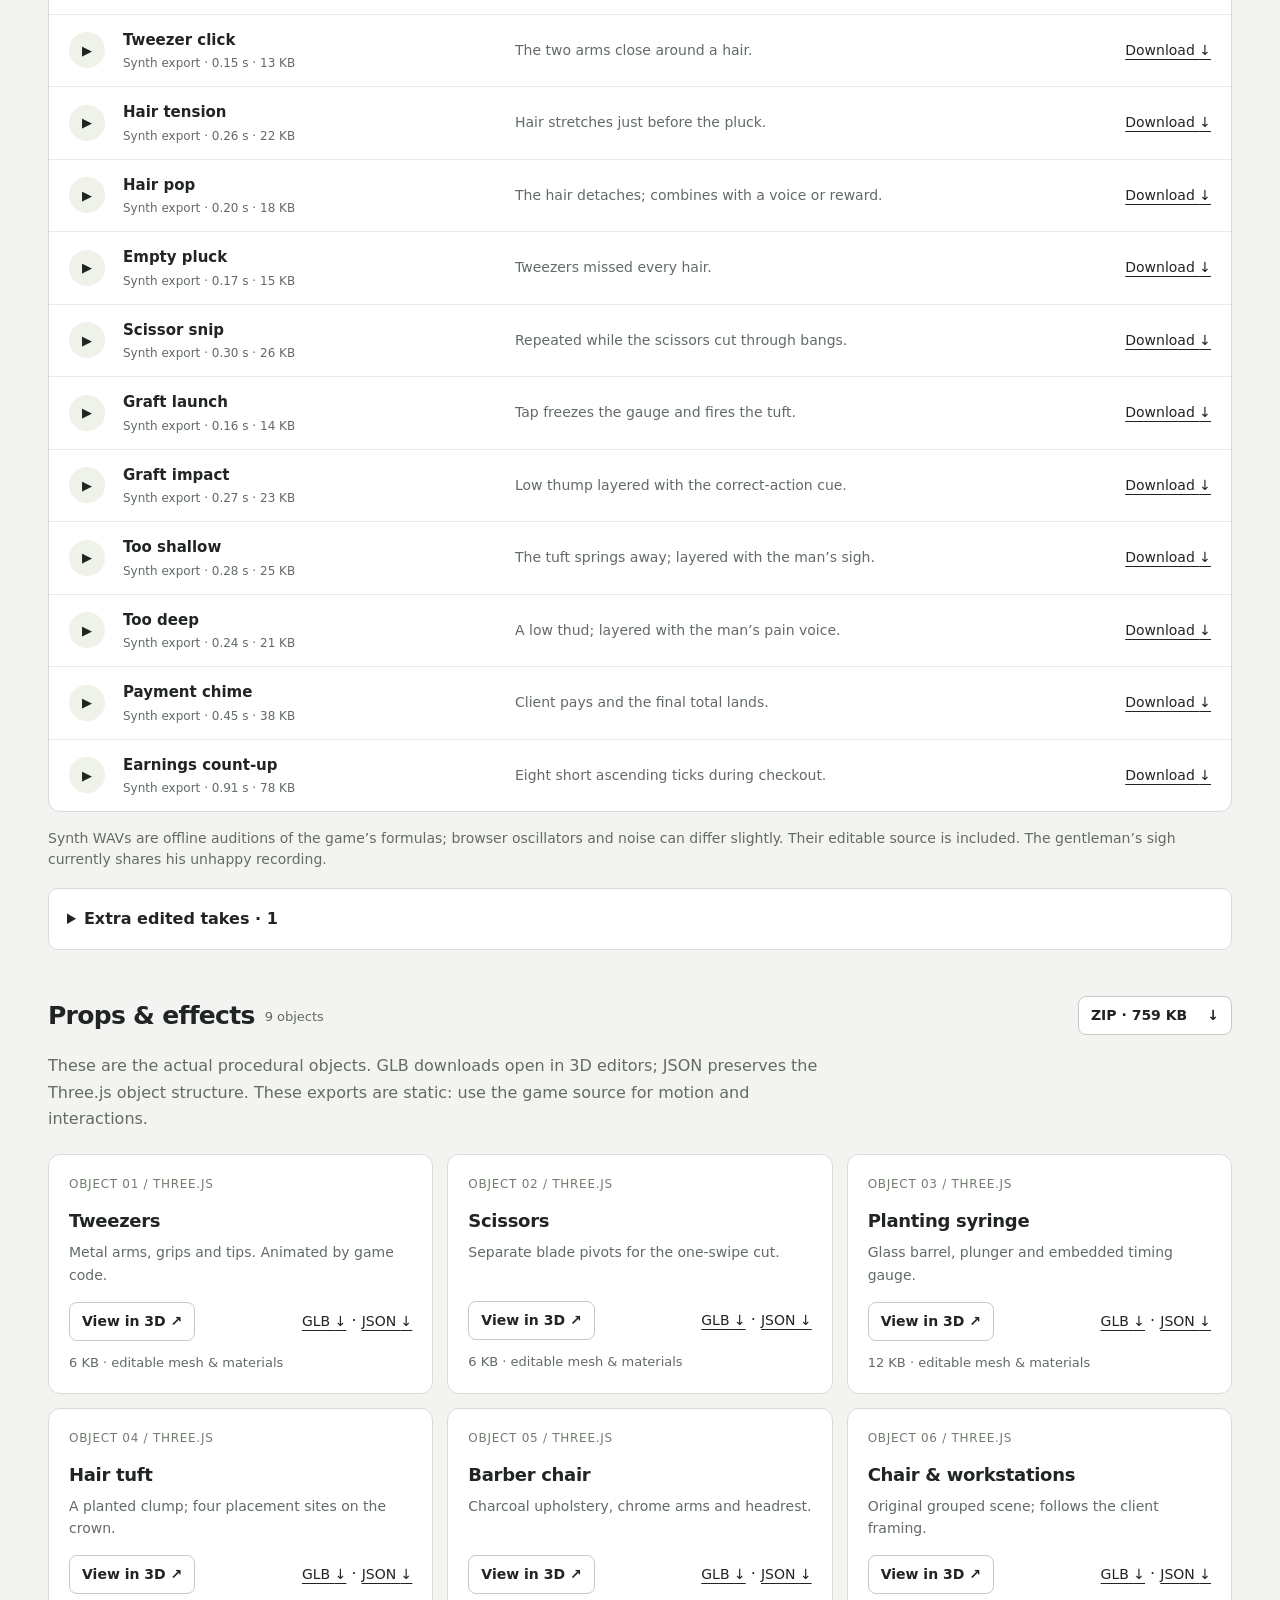
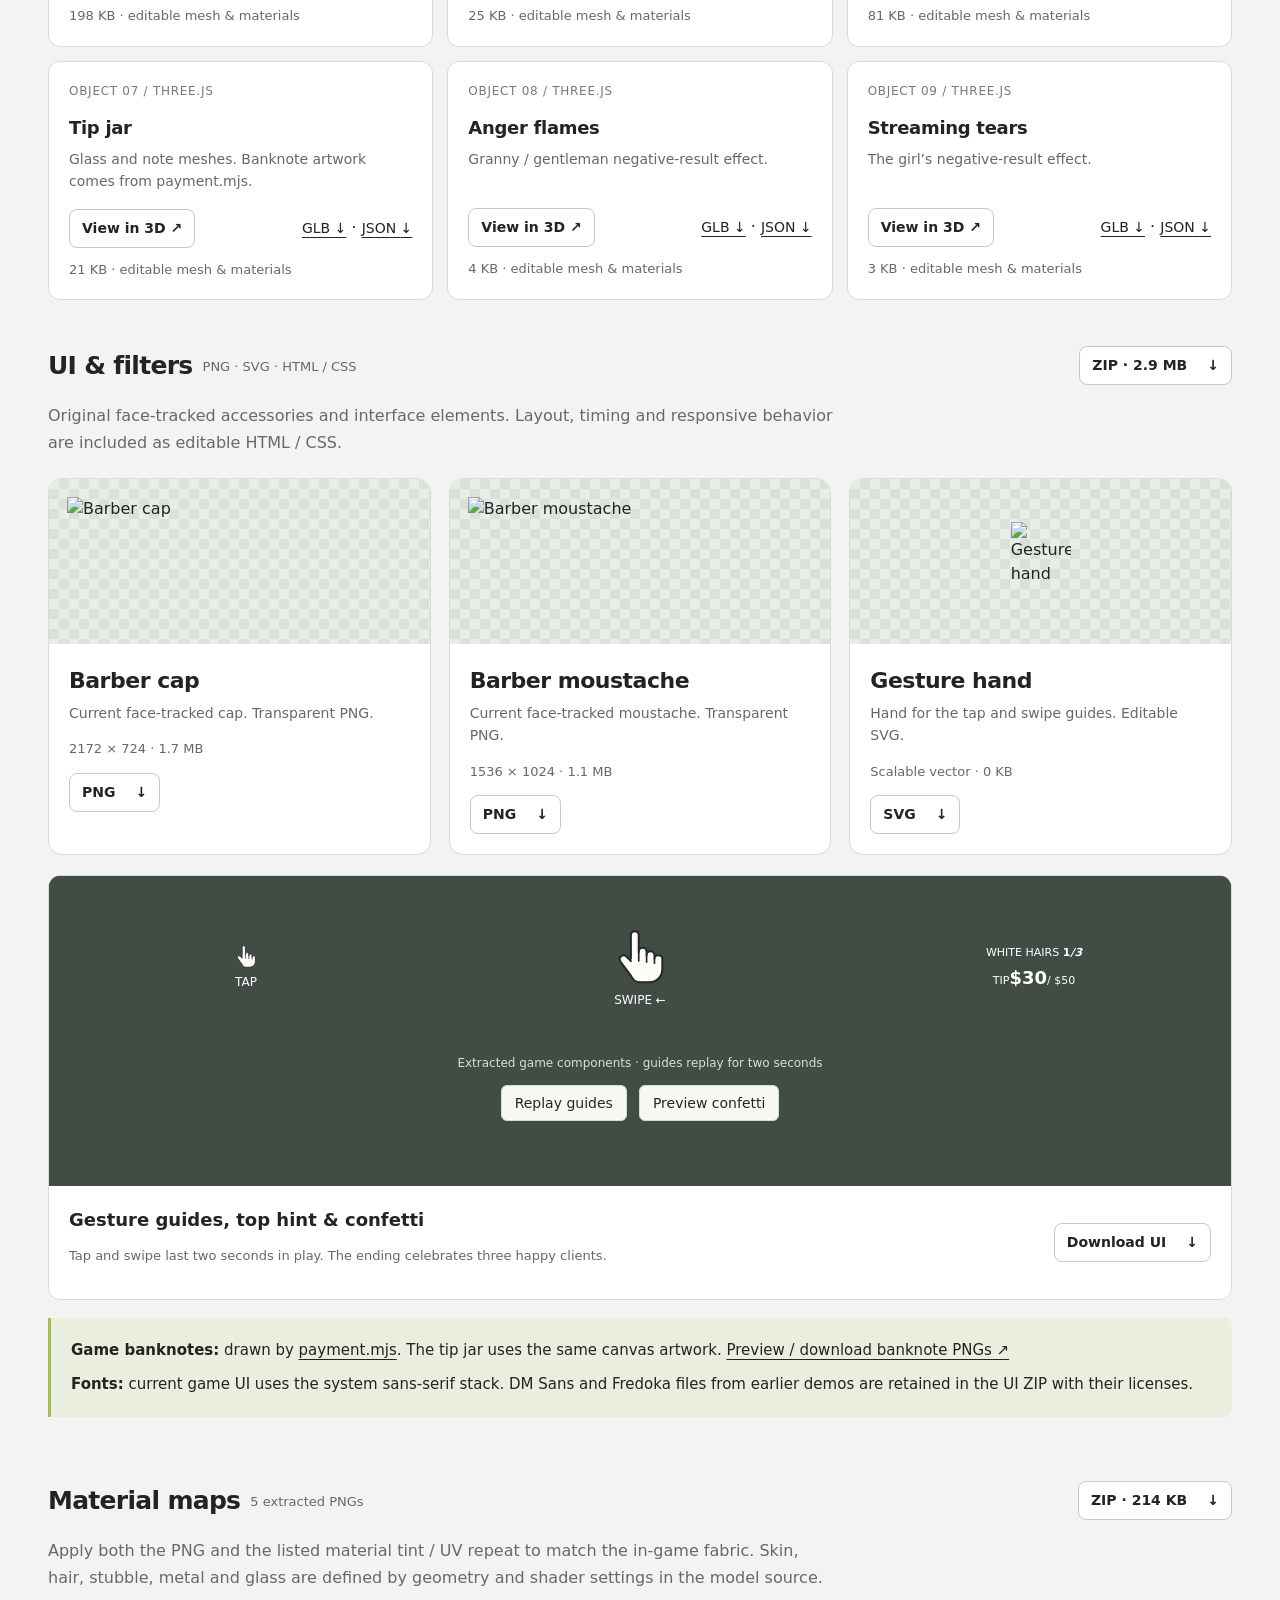
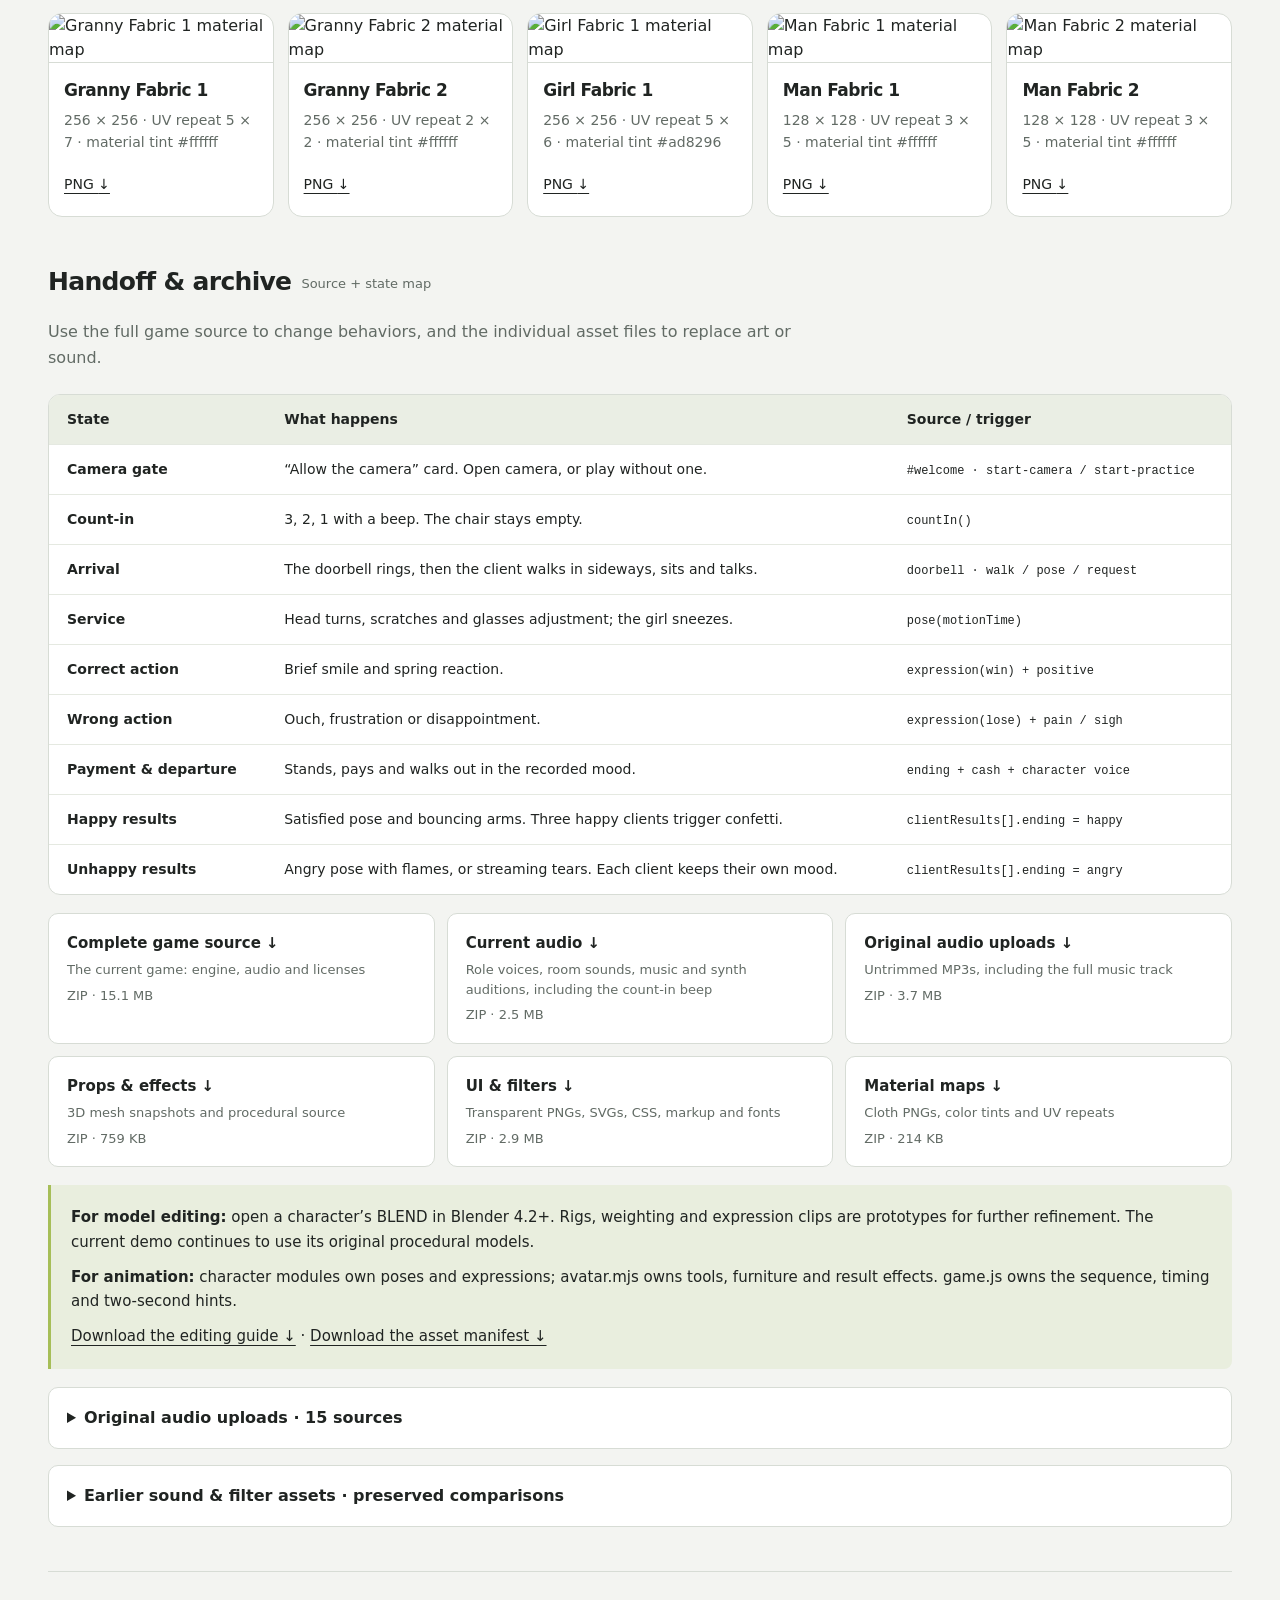
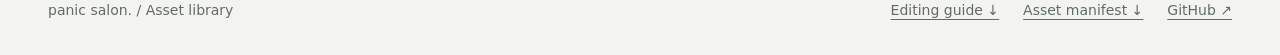
==== commit ec1853c7: "Asset library: 3D preview loads three.js and the models from this site (was a 404) Co-Authored-By: C" ====
--- a/docs/asset-library/index.html
+++ b/docs/asset-library/index.html
@@ -9,4 +9,4 @@
 <footer><span>panic salon. / Asset library</span><a href="./files/HANDOFF.md" download>Editing guide ↓</a><a href="./catalog.json" download>Asset manifest ↓</a><a href="https://github.com/Belendali/hair-salon">GitHub ↗</a></footer></main>
 <div id="audio-status" class="audio-status" role="status" hidden><span></span><button type="button" aria-label="Stop audio">Stop ×</button></div>
 <dialog id="viewer"><div class="dialog-head"><div><p id="viewer-tag" class="eyebrow"></p><h2 id="viewer-title">Preview</h2></div><button class="close" aria-label="Close preview">×</button></div><div class="viewport" id="viewport"><p id="viewer-loading" role="status">Loading preview…</p></div><div id="pose-controls" class="pose-controls" aria-label="Character state"><button data-pose="idle" aria-pressed="true">Idle</button><button data-pose="talk">Request</button><button data-pose="happy">Happy</button><button data-pose="angry">Unhappy</button><button data-pose="walk">Walk</button><button data-pose="fidget">Fidget</button></div><div class="viewer-foot"><span id="viewer-note">Drag to rotate.</span><button id="motion-toggle" class="button small">Pause motion</button></div></dialog>
-<script type="module" src="./library.mjs?v=2"></script></body></html>
+<script type="module" src="./library.mjs?v=3"></script></body></html>
